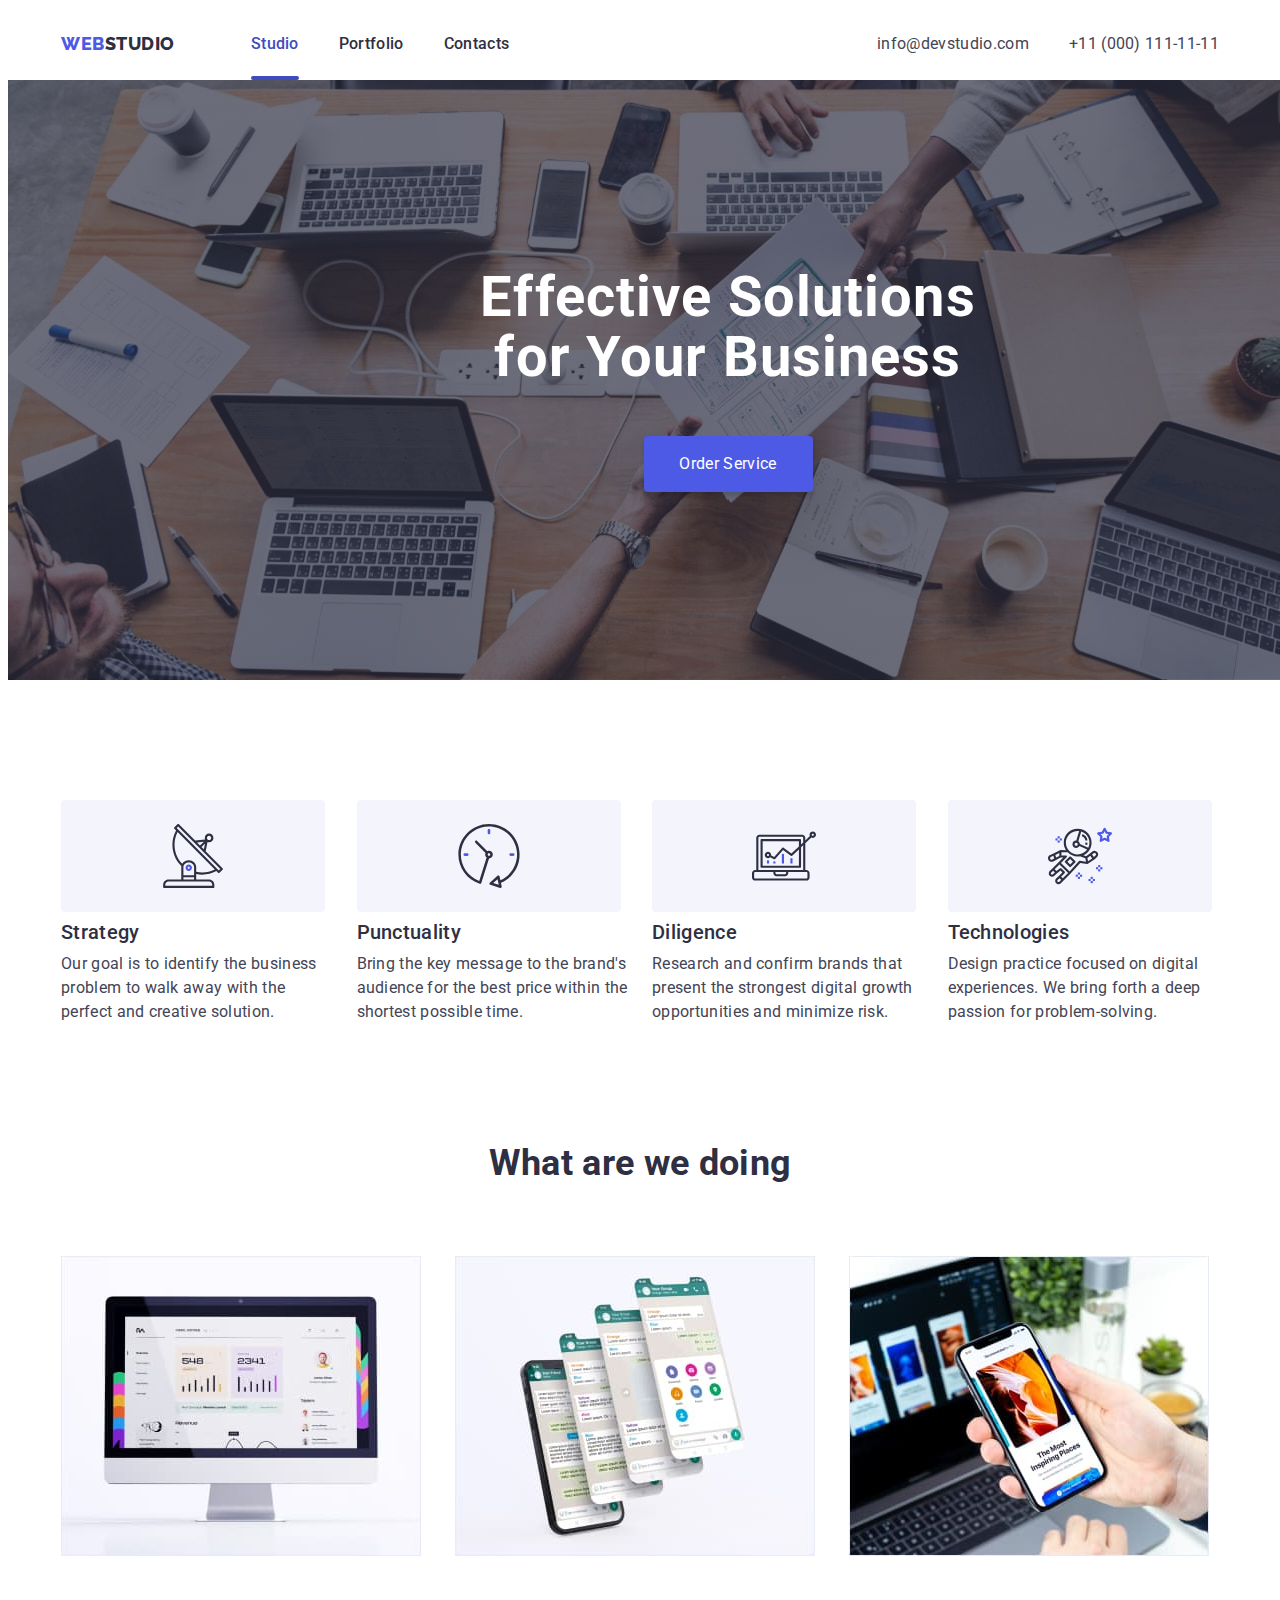
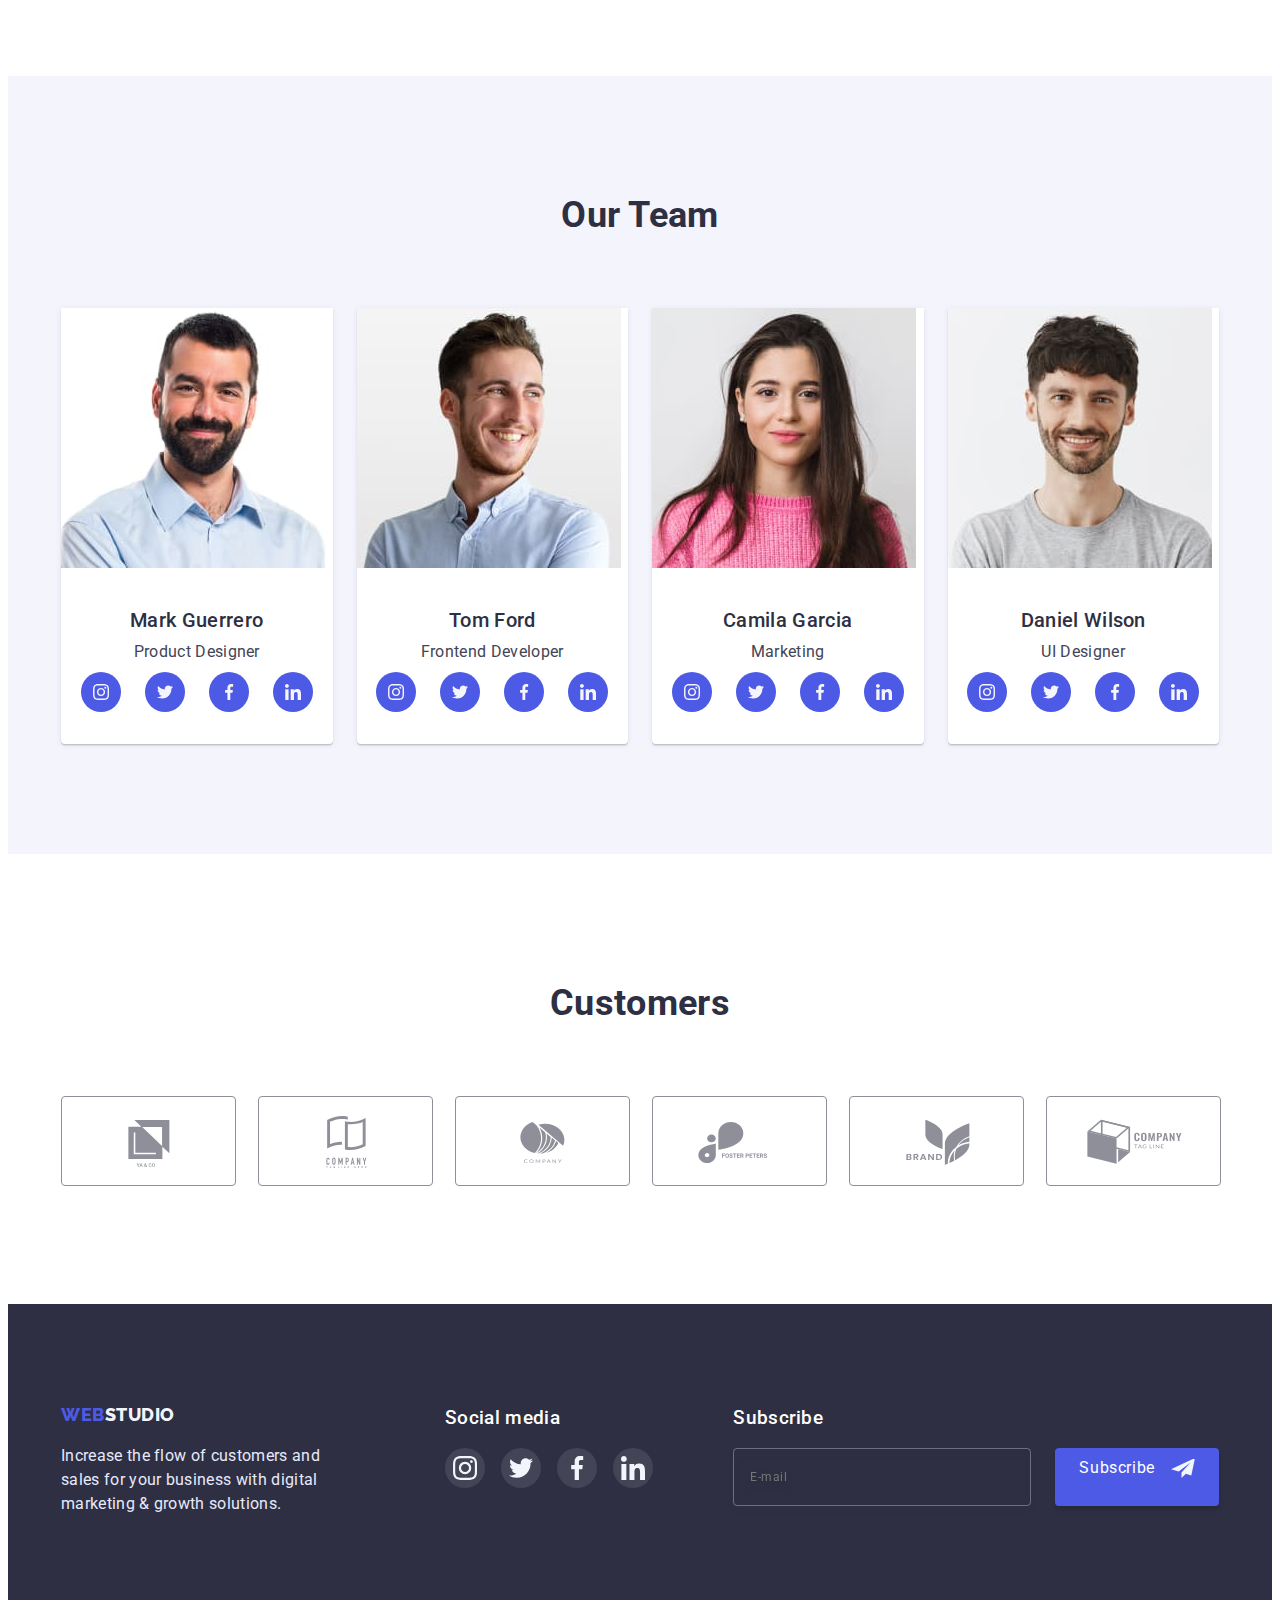
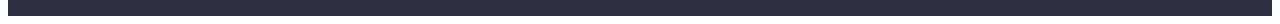
==== index.html @ 8c1fb211 "Initial commit" ====
<!DOCTYPE html>
<html lang="en">
  <head>
    <meta charset="UTF-8" />
    <meta http-equiv="X-UA-Compatible" content="IE=edge" />
    <meta name="viewport" content="width=device-width, initial-scale=1.0" />
    <title>Студія</title>
    <link rel="preconnect" href="https://fonts.googleapis.com" />
    <link rel="preconnect" href="https://fonts.gstatic.com" crossorigin />
    <link
      href="https://fonts.googleapis.com/css2?family=Raleway:wght@800&family=Roboto:wght@400;500;700;900&display=swap"
      rel="stylesheet"
    />
    <link
      rel="stylesheet"
      href="https://cdnjs.cloudflare.com/ajax/libs/modern-normalize/1.1.0/modern-normalize.min.css"
      integrity="sha512-wpPYUAdjBVSE4KJnH1VR1HeZfpl1ub8YT/NKx4PuQ5NmX2tKuGu6U/JRp5y+Y8XG2tV+wKQpNHVUX03MfMFn9Q=="
      crossorigin="anonymous"
      referrerpolicy="no-referrer"
    />
    <link rel="stylesheet" href="./css/styles.css" />
  </head>
  <body>
    <header>
      <div class="container">
        <div class="header-container">
          <nav class="header-nav">
            <a class="logo-header" href="./index.html"> <span>Web</span>Studio</a>
            <ul class="header-list">
              <li><a class="nav-item current" href="./index.html">Studio</a></li>
              <li><a class="nav-item" href="./portfolio.html">Portfolio</a></li>
              <li><a class="nav-item" href="">Contacts</a></li>
            </ul>
          </nav>
          <address>
            <ul class="header-list">
              <li><a class="contact" href="mailto:info@devstudio.com">info@devstudio.com</a></li>
              <li><a class="contact" href="tel:+110001111111">+11 (000) 111-11-11</a></li>
            </ul>
          </address>
        </div>
      </div>
    </header>
    <main>
      <!-- Hero section -->
      <section class="hero">
        <div class="container">
          <h1 class="page-title">Effective Solutions for Your Business</h1>
          <button class="order-btn" type="button" data-modal-open>
            <span class="order-btn-text">Order Service</span>
          </button>
        </div>
      </section>
      <!-- Section About -->
      <section class="section">
        <div class="container">
          <h2 hidden>About</h2>
          <ul class="about-list">
            <li class="about-list-itm">
              <div class="about-icon-container">
                <svg class="about-icon">
                  <use href="./images/icons.svg#icon-antenna"></use>
                </svg>
              </div>
              <h3 class="list-itm-title">Strategy</h3>
              <p>
                Our goal is to identify the business problem to walk away with the perfect and
                creative solution.
              </p>
            </li>
            <li class="about-list-itm">
              <div class="about-icon-container">
                <svg class="about-icon">
                  <use href="./images/icons.svg#icon-clock"></use>
                </svg>
              </div>
              <h3 class="list-itm-title">Punctuality</h3>
              <p>
                Bring the key message to the brand's audience for the best price within the shortest
                possible time.
              </p>
            </li>
            <li class="about-list-itm">
              <div class="about-icon-container">
                <svg class="about-icon">
                  <use href="./images/icons.svg#icon-diagram"></use>
                </svg>
              </div>
              <h3 class="list-itm-title">Diligence</h3>
              <p>
                Research and confirm brands that present the strongest digital growth opportunities
                and minimize risk.
              </p>
            </li>
            <li class="about-list-itm">
              <div class="about-icon-container">
                <svg class="about-icon">
                  <use href="./images/icons.svg#icon-astronaut"></use>
                </svg>
              </div>
              <h3 class="list-itm-title">Technologies</h3>
              <p>
                Design practice focused on digital experiences. We bring forth a deep passion for
                problem-solving.
              </p>
            </li>
          </ul>
        </div>
      </section>
      <!-- What can we do -->
      <section class="section">
        <div class="container">
          <h2 class="section-title">What are we doing</h2>
          <ul class="list-can-we-do">
            <li class="list-can-we-item">
              <img src="./images/desktop.jpg" width="360" height="300" alt="Desktop" />
            </li>
            <li class="list-can-we-item">
              <img src="./images/multi.jpg" width="360" height="300" alt="Multi" />
            </li>
            <li class="list-can-we-item">
              <img src="./images/mobile.jpg" width="360" height="300" alt="Mobile" />
            </li>
          </ul>
        </div>
      </section>
      <!-- Team Section -->
      <section class="section team-section">
        <div class="container">
          <h2 class="section-title">Our Team</h2>
          <ul class="our-team-list">
            <li class="team-list-item">
              <img src="./images/mark.jpg" width="264" height="260" alt="Mark" />
              <div class="team-item-name">
                <h3 class="list-itm-title">Mark Guerrero</h3>
                <p>Product Designer</p>
                <ul class="team-social-list">
                  <li class="team-social-item">
                    <a class="team-social-link" href="">
                      <svg class="social-icon">
                        <use href="./images/icons.svg#icon-instagram"></use>
                      </svg>
                    </a>
                  </li>
                  <li class="team-social-item">
                    <a class="team-social-link" href="">
                      <svg class="social-icon">
                        <use href="./images/icons.svg#icon-twitter"></use>
                      </svg>
                    </a>
                  </li>
                  <li class="team-social-item">
                    <a class="team-social-link" href=""
                      ><svg class="social-icon">
                        <use href="./images/icons.svg#icon-facebook"></use>
                      </svg>
                    </a>
                  </li>
                  <li class="team-social-item">
                    <a class="team-social-link" href=""
                      ><svg class="social-icon">
                        <use href="./images/icons.svg#icon-linkedin"></use>
                      </svg>
                    </a>
                  </li>
                </ul>
              </div>
            </li>
            <li class="team-list-item">
              <img src="./images/tom.jpg" width="264" height="260" alt="Tom" />
              <div class="team-item-name">
                <h3 class="list-itm-title">Tom Ford</h3>
                <p>Frontend Developer</p>
                <ul class="team-social-list">
                  <li class="team-social-item">
                    <a class="team-social-link" href="">
                      <svg class="social-icon">
                        <use href="./images/icons.svg#icon-instagram"></use>
                      </svg>
                    </a>
                  </li>
                  <li class="team-social-item">
                    <a class="team-social-link" href="">
                      <svg class="social-icon">
                        <use href="./images/icons.svg#icon-twitter"></use>
                      </svg>
                    </a>
                  </li>
                  <li class="team-social-item">
                    <a class="team-social-link" href=""
                      ><svg class="social-icon">
                        <use href="./images/icons.svg#icon-facebook"></use>
                      </svg>
                    </a>
                  </li>
                  <li class="team-social-item">
                    <a class="team-social-link" href=""
                      ><svg class="social-icon">
                        <use href="./images/icons.svg#icon-linkedin"></use>
                      </svg>
                    </a>
                  </li>
                </ul>
              </div>
            </li>
            <li class="team-list-item">
              <img src="./images/camila.jpg" width="264" height="260" alt="Camila" />
              <div class="team-item-name">
                <h3 class="list-itm-title">Camila Garcia</h3>
                <p>Marketing</p>
                <ul class="team-social-list">
                  <li class="team-social-item">
                    <a class="team-social-link" href="">
                      <svg class="social-icon">
                        <use href="./images/icons.svg#icon-instagram"></use>
                      </svg>
                    </a>
                  </li>
                  <li class="team-social-item">
                    <a class="team-social-link" href="">
                      <svg class="social-icon">
                        <use href="./images/icons.svg#icon-twitter"></use>
                      </svg>
                    </a>
                  </li>
                  <li class="team-social-item">
                    <a class="team-social-link" href=""
                      ><svg class="social-icon">
                        <use href="./images/icons.svg#icon-facebook"></use>
                      </svg>
                    </a>
                  </li>
                  <li class="team-social-item">
                    <a class="team-social-link" href=""
                      ><svg class="social-icon">
                        <use href="./images/icons.svg#icon-linkedin"></use>
                      </svg>
                    </a>
                  </li>
                </ul>
              </div>
            </li>
            <li class="team-list-item">
              <img src="./images/daniel.jpg" width="264" height="260" alt="Daniel" />
              <div class="team-item-name">
                <h3 class="list-itm-title">Daniel Wilson</h3>
                <p>UI Designer</p>
                <ul class="team-social-list">
                  <li class="team-social-item">
                    <a class="team-social-link" href="">
                      <svg class="social-icon">
                        <use href="./images/icons.svg#icon-instagram"></use>
                      </svg>
                    </a>
                  </li>
                  <li class="team-social-item">
                    <a class="team-social-link" href="">
                      <svg class="social-icon">
                        <use href="./images/icons.svg#icon-twitter"></use>
                      </svg>
                    </a>
                  </li>
                  <li class="team-social-item">
                    <a class="team-social-link" href=""
                      ><svg class="social-icon">
                        <use href="./images/icons.svg#icon-facebook"></use>
                      </svg>
                    </a>
                  </li>
                  <li class="team-social-item">
                    <a class="team-social-link" href=""
                      ><svg class="social-icon">
                        <use href="./images/icons.svg#icon-linkedin"></use>
                      </svg>
                    </a>
                  </li>
                </ul>
              </div>
            </li>
          </ul>
        </div>
      </section>
      <!-- Customer section -->
      <section class="section customer-section">
        <div class="container">
          <h2 class="section-title">Customers</h2>
          <ul class="customer-list">
            <li class="customer-item">
              <a class="customer-icon-container" href="">
                <svg class="customer-icon">
                  <use href="./images/icons.svg#icon-customer-one"></use>
                </svg>
              </a>
            </li>
            <li class="customer-item">
              <a class="customer-icon-container" href="">
                <svg class="customer-icon">
                  <use href="./images/icons.svg#icon-customer-two"></use>
                </svg>
              </a>
            </li>
            <li class="customer-item">
              <a class="customer-icon-container" href="">
                <svg class="customer-icon">
                  <use href="./images/icons.svg#icon-customer-three"></use>
                </svg>
              </a>
            </li>
            <li class="customer-item">
              <a class="customer-icon-container" href="">
                <svg class="customer-icon">
                  <use href="./images/icons.svg#icon-customer-four"></use>
                </svg>
              </a>
            </li>
            <li class="customer-item">
              <a class="customer-icon-container" href="">
                <svg class="customer-icon">
                  <use href="./images/icons.svg#icon-customer-five"></use>
                </svg>
              </a>
            </li>
            <li class="customer-item">
              <a class="customer-icon-container" href="">
                <svg class="customer-icon">
                  <use href="./images/icons.svg#icon-customer-six"></use>
                </svg>
              </a>
            </li>
          </ul>
        </div>
      </section>
    </main>
    <!-- Footer -->
    <footer class="footer">
      <div class="footer-flex container">
        <div>
          <a class="logo-footer" href="./index.html"> <span>Web</span>Studio</a>
          <p class="footer-text">
            Increase the flow of customers and sales for your business with digital marketing &
            growth solutions.
          </p>
        </div>
        <div class="footer-social">
          <h3 class="footer-social-title">Social media</h3>
          <ul class="footer-social-list">
            <li class="footer-social-item">
              <a class="footer-social-link" href="">
                <svg class="footer-social-icon">
                  <use href="./images/icons.svg#icon-instagram"></use>
                </svg>
              </a>
            </li>
            <li class="footer-social-item">
              <a class="footer-social-link" href="">
                <svg class="footer-social-icon">
                  <use href="./images/icons.svg#icon-twitter"></use>
                </svg>
              </a>
            </li>
            <li class="footer-social-item">
              <a class="footer-social-link" href=""
                ><svg class="footer-social-icon">
                  <use href="./images/icons.svg#icon-facebook"></use>
                </svg>
              </a>
            </li>
            <li class="footer-social-item">
              <a class="footer-social-link" href=""
                ><svg class="footer-social-icon">
                  <use href="./images/icons.svg#icon-linkedin"></use>
                </svg>
              </a>
            </li>
          </ul>
        </div>
        <div class="footer-subscribe">
          <h3 class="footer-social-title">Subscribe</h3>
          <form class="subscribe-form">
            <input type="email" name="e-mail-footer" class="footer-input" placeholder="E-mail" />
            <button class="subscribe-btn" type="submit">
              Subscribe
              <svg class="footer-social-icon">
                <use href="./images/icons.svg#icon-send-icon"></use>
              </svg>
            </button>
          </form>
        </div>
      </div>
    </footer>
    <!-- Modal -->
    <div class="backdrop is-hidden" data-modal>
      <div class="modal-window">
        <button class="close-btn" type="button" data-modal-close>
          <svg class="icon-close-btn">
            <use href="./images/icons.svg#icon-close-btn"></use>
          </svg>
        </button>
        <p class="modal-title">Leave your contacts and we will call you back</p>
        <!-- Form section -->
        <form class="form-container">
          <div class="form-item">
            <label class="label-item" for="user-name">Name</label>
            <input class="input-item" type="text" name="user-name" id="user-name" />
            <svg class="form-icon">
              <use href="./images/icons.svg#icon-person-black"></use>
            </svg>
          </div>
          <div class="form-item">
            <label class="label-item" for="user-phone">Phone</label>
            <input class="input-item" type="tel" name="user-phone" id="user-phone" />
            <svg class="form-icon">
              <use href="./images/icons.svg#icon-phone-black"></use>
            </svg>
          </div>
          <div class="form-item">
            <label class="label-item" for="user-mail">Email</label>
            <input class="input-item" type="email" name="user-mail" id="user-mail" />
            <svg class="form-icon">
              <use href="./images/icons.svg#icon-email-black"></use>
            </svg>
          </div>
          <div class="form-item">
            <label for="comment">Comment</label>
            <textarea
              class="input-comment"
              name="comment"
              id="comment"
              placeholder="Text input"
            ></textarea>
          </div>
          <div class="accept-policy-container">
            <input
              class="checkbox-input"
              type="checkbox"
              name="accept-policy"
              id="accept-policy"
              value="checked"
            />
            <svg class="checked-icon">
              <use href="./images/icons.svg#icon-checked-box"></use>
            </svg>
            <span class="checkbox-icon"> </span>
            <label class="checkbox-label" for="accept-policy"
              >I accept the terms and conditions of the
              <a class="link-policy" href="">Privacy Policy</a>
            </label>
          </div>
          <button class="order-btn" type="submit"><span class="order-btn-text">Send</span></button>
        </form>
      </div>
    </div>
    <script src="./js/modal.js"></script>
  </body>
</html>
---- css/styles.css ----
:root {
  --color-primary: #434455;
  --color-secondary: #2e2f42;
  --color-logo-web: #4d5ae5;
  --color-button: #4d5ae5;
  --color-button-sec: #ffffff;
  --bcg-button: #e7e9fc;
  --color-accent: #404bbf;
  --bckground-primery: #ffffff;
  --bckground-second: #f4f4fd;
  --shadow-first: rgba(46, 47, 66, 0.08);
  --shadow-second: rgba(46, 47, 66, 0.16);
  --bckg-modal: rgba(46, 47, 66, 0.4);
  --color-customer-prime: #8e8f99;
}
/* Body */
body {
  color: var(--color-primary);
  background-color: var(--bckground-primery);
  font-family: 'Roboto', sans-serif;
  font-size: 16px;
  line-height: 1.5;
  letter-spacing: 0.02em;
  min-height: 100vh;
}
ul {
  margin: 0;
  padding: 0;
  list-style-type: none;
}
p,
h1,
h2,
h3,
h4,
h5,
h6 {
  margin-top: 0;
  margin-bottom: 0;
}
img {
  display: block;
  max-width: 100%;
  height: auto;
}
button {
  cursor: pointer;
}
.container {
  width: 100%;
  max-width: 1158px;
  margin: 0 auto;
  padding: 0 15px;
}
.header-container {
  display: flex;
  align-items: center;
}
.header-nav {
  display: flex;
  align-items: center;
  flex-grow: 1;
}
.header-list {
  display: flex;
  gap: 40px;
}
.logo-header {
  color: var(--color-secondary);
  font-family: 'Raleway';
  font-weight: 800;
  font-size: 18px;
  line-height: 1.33;
  letter-spacing: 0.03em;
  margin-right: 76px;
  text-decoration: none;
  text-transform: uppercase;
}
.logo-header > span {
  color: var(--color-logo-web);
}
.nav-item {
  position: relative;
  display: block;
  padding: 24px 0;
  color: var(--color-secondary);
  font-weight: 500;
  text-decoration: none;
  transition: color 250ms cubic-bezier(0.4, 0, 0.2, 1);
}
.current {
  color: var(--color-accent);
}
.nav-item.current::after {
  position: absolute;
  left: 0;
  bottom: 0;
  width: 100%;
  height: 4px;
  background-color: currentColor;
  border-radius: 2px;
  content: '';
}
.contact {
  color: var(--color-primary);
  font-style: normal;
  text-decoration: none;
  transition: color 250ms cubic-bezier(0.4, 0, 0.2, 1);
}
.nav-item:hover,
.nav-item:focus,
.contact:hover,
.contact:focus {
  color: var(--color-accent);
}
/* Hero */
.hero {
  display: block;
  text-align: center;
  margin: auto;
  padding: 188px 0;
  width: 1440px;
  background-image: linear-gradient(rgba(46, 47, 66, 0.7), rgba(46, 47, 66, 0.7)),
    url('../images/people-office.jpg');
  background-repeat: no-repeat;
  background-size: 1440px, auto;
  background-position: center;
}

.page-title {
  max-width: 496px;
  margin: 0 auto 48px;
  font-weight: 700;
  font-size: 56px;
  line-height: 1.07;
  letter-spacing: 0.02em;
  color: var(--bckground-primery);
}
.order-btn {
  display: block;
  color: var(--color-button-sec);
  background-color: var(--color-button);
  box-shadow: 0px 4px 4px rgba(0, 0, 0, 0.15);
  border-radius: 4px;
  font-family: inherit;
  font-size: 16px;
  line-height: 1.5;
  letter-spacing: 0.02em;
  margin-left: auto;
  margin-right: auto;
  padding: 16px 32px;
  border: none;
  transition: background-color 250ms cubic-bezier(0.4, 0, 0.2, 1);
}
.order-btn-text {
  display: inline-block;
  width: 105px;
  background-color: inherit;
}
.order-btn:hover,
.order-btn:focus {
  background-color: var(--color-accent);
}
/* Sections */
.section {
  padding-top: 120px;
}
.section-title {
  margin-bottom: 72px;
  font-weight: 700;
  font-size: 36px;
  line-height: 1.11;
  color: var(--color-secondary);
  text-align: center;
}
/* about section */
.about-list {
  display: flex;
  gap: 24px;
}
.about-list-itm {
  flex-basis: calc((100% - 3 * 24px) / 4);
}
.about-icon-container {
  display: flex;
  justify-content: center;
  align-items: center;
  width: 264px;
  height: 112px;
  border-radius: 4px;
  background-color: var(--bckground-second);
}
.about-icon {
  width: 64px;
  height: 64px;
}
.list-itm-title {
  margin-bottom: 8px;
  padding-top: 8px;
  font-weight: 500;
  font-size: 20px;
  line-height: 1.2;
  color: var(--color-secondary);
}

.list-can-we-do {
  display: flex;
  gap: 24px;
  padding-bottom: 120px;
  /* border: 1px solid var(--bcg-button); */
}
.list-can-we-item {
  flex-basis: calc((100% - 2 * 24px) / 3);
}
/* Team Section */
.team-section {
  padding-bottom: 110px;
  background-color: var(--bckground-second);
  text-align: center;
}
.our-team-list {
  display: flex;
  gap: 24px;
}
.team-list-item {
  background-color: var(--bckground-primery);
  flex-basis: calc((100% - 3 * 24px) / 4);
  box-shadow: 0px 1px 6px var(--shadow-first), 0px 1px 1px var(--shadow-second),
    0px 2px 1px var(--shadow-first);
  border-radius: 0px 0px 4px 4px;
}
.team-item-name {
  padding: 32px 16px;
}
.team-social-list {
  display: flex;
  justify-content: center;
  gap: 24px;
  margin-top: 8px;
}
.team-social-item {
  width: 40px;
  height: 40px;
  border-radius: 50%;
}
.team-social-link {
  display: flex;
  width: 100%;
  height: 100%;
  justify-content: center;
  align-items: center;
  background-color: var(--color-button);
  border-radius: 50%;
  transition: background-color 250ms cubic-bezier(0.4, 0, 0.2, 1);
}
.social-icon {
  width: 16px;
  height: 16px;
  fill: var(--bckground-second);
}
.team-social-link:hover,
.team-social-link:focus {
  background-color: var(--color-accent);
}
/* Customer */
.customer-section {
  padding-top: 130px;
  padding-bottom: 120px;
}
.customer-list {
  display: flex;
  gap: 24px;
}
.customer-item {
  display: block;
  flex-basis: calc((100% - 5 * 24px) / 6);
  height: 88px;
  color: var(--color-customer-prime);
}

.customer-icon-container {
  display: flex;
  height: 100%;
  width: 100%;
  justify-content: center;
  align-items: center;
  color: currentColor;
  border: 1px solid;
  border-radius: 4px;
  text-decoration: none;
  transition: color 250ms cubic-bezier(0.4, 0, 0.2, 1);
}
.customer-icon {
  width: 104px;
  height: 56px;
  fill: currentColor;
}

.customer-icon-container:hover,
.customer-icon-container:focus {
  color: var(--color-accent);
}

/* Footer */
.footer {
  /* max-width: 1440px; */
  margin: auto;
  padding-top: 100px;
  padding-bottom: 100px;
  background-color: var(--color-secondary);
}
.footer-flex {
  display: flex;
}
.logo-footer {
  color: var(--bckground-second);
  font-family: 'Raleway';
  font-weight: 800;
  font-size: 18px;
  line-height: 1.16;
  letter-spacing: 0.03em;
  text-decoration: none;
  text-transform: uppercase;
}
.logo-footer > span {
  color: var(--color-logo-web);
}

.footer-text {
  color: var(--bcg-button);
  margin-top: 16px;
  width: 264px;
}
.footer-social {
  margin-left: 120px;
}
.footer-social-title {
  font-weight: 500;
  color: var(--bckground-primery);
  margin-bottom: 16px;
}

.footer-social-list {
  display: flex;
  justify-content: center;
  gap: 16px;
}
.footer-social-item {
  width: 40px;
  height: 40px;
  border-radius: 50%;
  background-color: rgba(255, 255, 255, 0.1);
}
.footer-social-link {
  display: flex;
  width: 100%;
  height: 100%;
  justify-content: center;
  align-items: center;
  border-radius: 50%;
  transition: background-color 250ms cubic-bezier(0.4, 0, 0.2, 1);
}
.footer-social-icon {
  width: 24px;
  height: 24px;
  fill: var(--bckground-second);
}
.footer-social-link:hover,
.footer-social-link:focus {
  background-color: #31d0aa;
}
/* Footer subscription */
.footer-subscribe {
  margin-left: auto;
}
.subscribe-form {
  display: flex;
  gap: 24px;
}

.footer-input {
  width: 264px;
  height: 40px;
  padding: 8px 16px;
  color: var(--bckground-primery);
  background-color: inherit;
  border: 1px solid rgba(255, 255, 255, 0.3);
  filter: drop-shadow(0px 4px 4px rgba(0, 0, 0, 0.15));
  border-radius: 4px;
  font-family: 'Roboto';
  font-style: normal;
  font-weight: 400;
  font-size: 12px;
  line-height: 2;
  letter-spacing: 0.04em;
}
.subscribe-btn {
  display: flex;
  gap: 16px;
  color: var(--color-button-sec);
  background-color: var(--color-button);
  box-shadow: 0px 4px 4px rgba(0, 0, 0, 0.15);
  border-radius: 4px;
  font-family: inherit;
  font-size: 16px;
  line-height: 1.5;
  letter-spacing: 0.04em;
  padding: 8px 24px;
  border: none;
  transition: background-color 250ms cubic-bezier(0.4, 0, 0.2, 1);
}
.subscribe-btn:hover,
.subscribe-btn:focus {
  background-color: var(--color-accent);
}
.subscribe-btn-container {
  display: flex;
}
/* /Footer */
/* Protfolio page */
.portfolio-header {
  border-bottom: 1px solid var(--bcg-button);
}
/* Filter Buttons */
.portfolio-section {
  padding-top: 96px;
  padding-bottom: 120px;
}
.filter-list {
  display: flex;
  align-items: center;
  justify-content: center;
  margin-bottom: 72px;
  gap: 24px;
}
.filter-btn {
  padding: 12px 24px;
  background-color: var(--bckground-second);
  color: var(--color-button);
  font-weight: 500;
  font-size: 16px;
  line-height: 1.5;
  letter-spacing: 0.04em;
  border: 1px solid var(--bcg-button);
  border-radius: 4px;
  box-shadow: none;
  font-family: inherit;
  transition: background-color 250ms cubic-bezier(0.4, 0, 0.2, 1),
    color 250ms cubic-bezier(0.4, 0, 0.2, 1), box-shadow 250ms cubic-bezier(0.4, 0, 0.2, 1);
}
.filter-btn:hover,
.filter-btn:focus {
  background-color: var(--color-accent);
  color: var(--bckground-primery);
  box-shadow: 0px 3px 1px rgba(0, 0, 0, 0.1), 0px 2px 1px rgba(0, 0, 0, 0.08),
    0px 2px 2px rgba(0, 0, 0, 0.12);
}

/* /Filter botton */
/* Projects list */
.project-list {
  display: flex;
  flex-wrap: wrap;
  gap: 24px;
}
.project-item {
  flex-basis: calc((100% - 2 * 24px) / 3);
  box-shadow: none;
  transition: box-shadow 250ms cubic-bezier(0.4, 0, 0.2, 1);
}
.project-item:hover {
  box-shadow: 0px 1px 6px rgba(46, 47, 66, 0.08), 0px 1px 1px rgba(46, 47, 66, 0.16),
    0px 2px 1px rgba(46, 47, 66, 0.08);
}
.projects-link {
  text-decoration: none;
}
.project-image {
  position: relative;
  overflow: hidden;
}
.project-overlay {
  position: absolute;
  left: 0;
  top: 0;
  width: 100%;
  height: 100%;
  padding: 40px 32px;
  color: var(--bckground-second);
  background-color: var(--color-button);
  transform: translateY(100%);
  transition: transform 250ms cubic-bezier(0.4, 0, 0.2, 1);
}
.projects-link:hover .project-overlay {
  transform: translateY(0);
  overflow: auto;
}
.project-list-name {
  padding: 32px 16px;
  border-left: 1px solid var(--bcg-button);
  border-bottom: 1px solid var(--bcg-button);
  border-right: 1px solid var(--bcg-button);
}
/* /Project list */
/* Modal */
.backdrop {
  position: fixed;
  top: 0;
  left: 0;
  display: flex;
  align-items: center;
  justify-content: center;
  width: 100%;
  height: 100%;
  padding: 20px 0;
  background-color: var(--bckg-modal);
  transition: opacity 250ms cubic-bezier(0.4, 0, 0.2, 1),
    visibility 250ms cubic-bezier(0.4, 0, 0.2, 1);
}
.backdrop.is-hidden {
  opacity: 0;
  visibility: hidden;
  pointer-events: none;
}
.modal-window {
  position: relative;
  overflow: auto;
  max-width: 408px;
  max-height: 584px;
  width: 100%;
  height: 100%;
  padding: 72px 24px 24px;
  font-size: 12px;
  line-height: 1.2;
  letter-spacing: 0.04em;
  color: #8e8f99;
  border-radius: 4px;
  background-color: var(--bckground-primery);
  transition: transform 250ms cubic-bezier(0.4, 0, 0.2, 1);
}
.backdrop.is-hidden .modal-window {
  transform: scale(0);
}
.close-btn {
  position: absolute;
  display: flex;
  align-items: center;
  justify-content: center;
  top: 24px;
  right: 24px;
  width: 24px;
  height: 24px;
  background-color: #e7e9fc;
  color: #000;
  border-radius: 50%;
  border: 1px solid rgba(0, 0, 0, 0.1);
  transition: background-color 250ms cubic-bezier(0.4, 0, 0.2, 1),
    color 250ms cubic-bezier(0.4, 0, 0.2, 1);
}
.icon-close-btn {
  display: block;
  width: 8px;
  height: 8px;
  fill: currentColor;
}
.close-btn:hover {
  background-color: var(--color-accent);
  color: var(--color-button-sec);
}
/* .form-container {
  margin-bottom: 16px;
} */
.modal-title {
  margin-bottom: 16px;
  text-align: center;
  font-size: 16px;
  line-height: 1.5;
  letter-spacing: 0.02em;
  color: #2e2f42;
  font-weight: 500;
}
.form-item {
  position: relative;
}

.label-item {
  display: block;
  margin-bottom: 4px;
}
.input-item {
  width: 100%;
  height: 40px;
  border: 1px solid rgba(33, 33, 33, 0.2);
  border-radius: 4px;
  margin-bottom: 8px;
  padding-left: 36px;
  transition: border-color 250ms cubic-bezier(0.4, 0, 0.2, 1);
}
.input-item:focus {
  outline: none;
  border-color: var(--color-button);
}
.input-item:focus + .form-icon {
  fill: var(--color-button);
}
/* Form section */
.form-icon {
  position: absolute;
  top: 26px;
  left: 16px;
  width: 18px;
  height: 24px;
}
.input-comment {
  width: 100%;
  height: 120px;
  border: 1px solid rgba(33, 33, 33, 0.2);
  border-radius: 4px;
  margin-bottom: 8px;
  padding: 8px 16px;
  resize: none;
  overflow: auto;
  transition: border-color 250ms cubic-bezier(0.4, 0, 0.2, 1);
}
.input-comment:focus {
  outline: none;
  border-color: var(--color-button);
}
.input-comment::placeholder {
  font-size: 12px;
  line-height: 1.17;
  letter-spacing: 0.04em;
  color: rgba(117, 117, 117, 0.5);
}
.accept-policy-container {
  position: relative;
  display: flex;
  align-items: center;
  margin-top: 8px;
  margin-bottom: 24px;
}
.checkbox-input {
  appearance: none;
}
.checkbox-icon {
  position: absolute;
  display: inline-block;
  width: 16px;
  height: 16px;
  border-color: #000;
  border: 2px solid;
  border-radius: 4px;
  transition: border-color 250ms cubic-bezier(0.4, 0, 0.2, 1);
}
.checked-icon {
  position: absolute;
  display: none;
  width: 16px;
  height: 16px;
  border: 2px solid var(--color-accent);
  border-radius: 4px;
  transition: display 250ms cubic-bezier(0.4, 0, 0.2, 1);
}
.checkbox-input:checked + .checked-icon {
  display: inline-block;
}
.checkbox-input:checked ~ .checkbox-icon {
  border-color: var(--color-accent);
}

.checkbox-label {
  position: relative;
  padding-left: 20px;
}
.link-policy {
  color: var(--color-button);
}
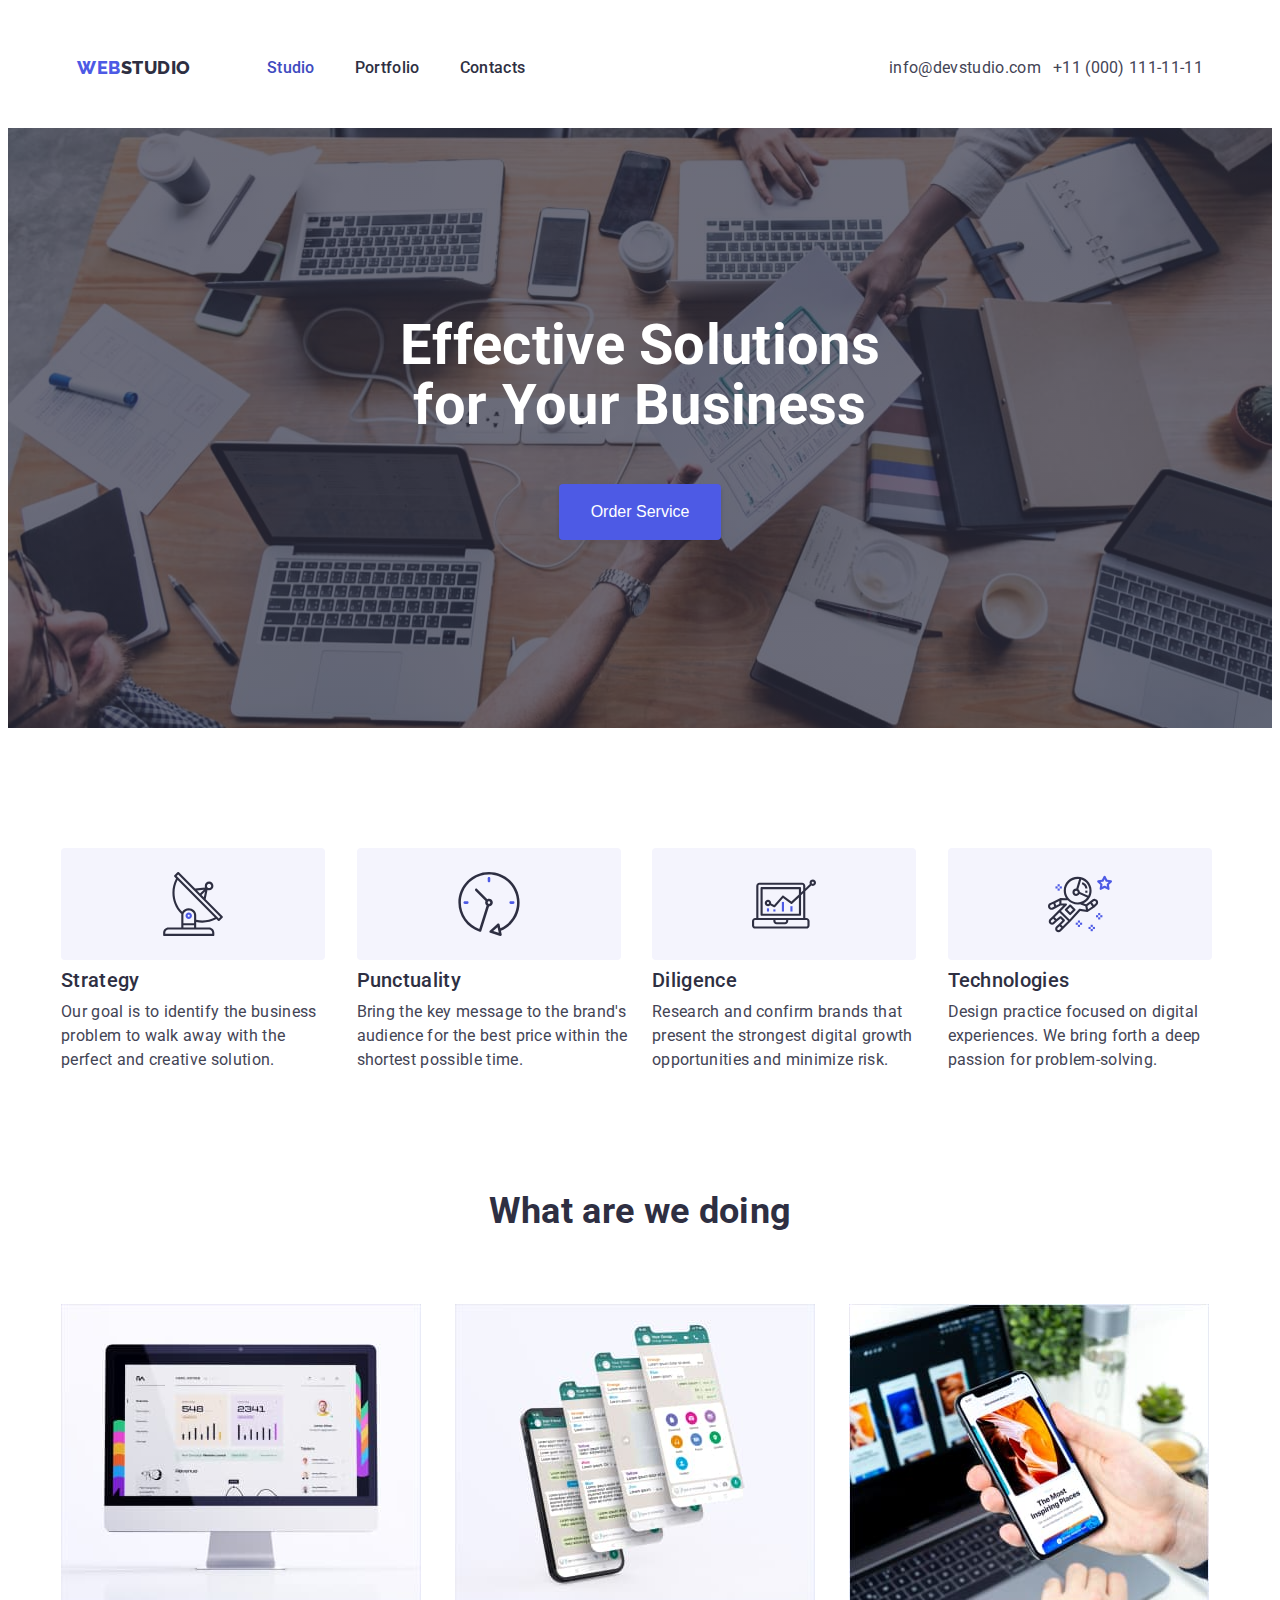
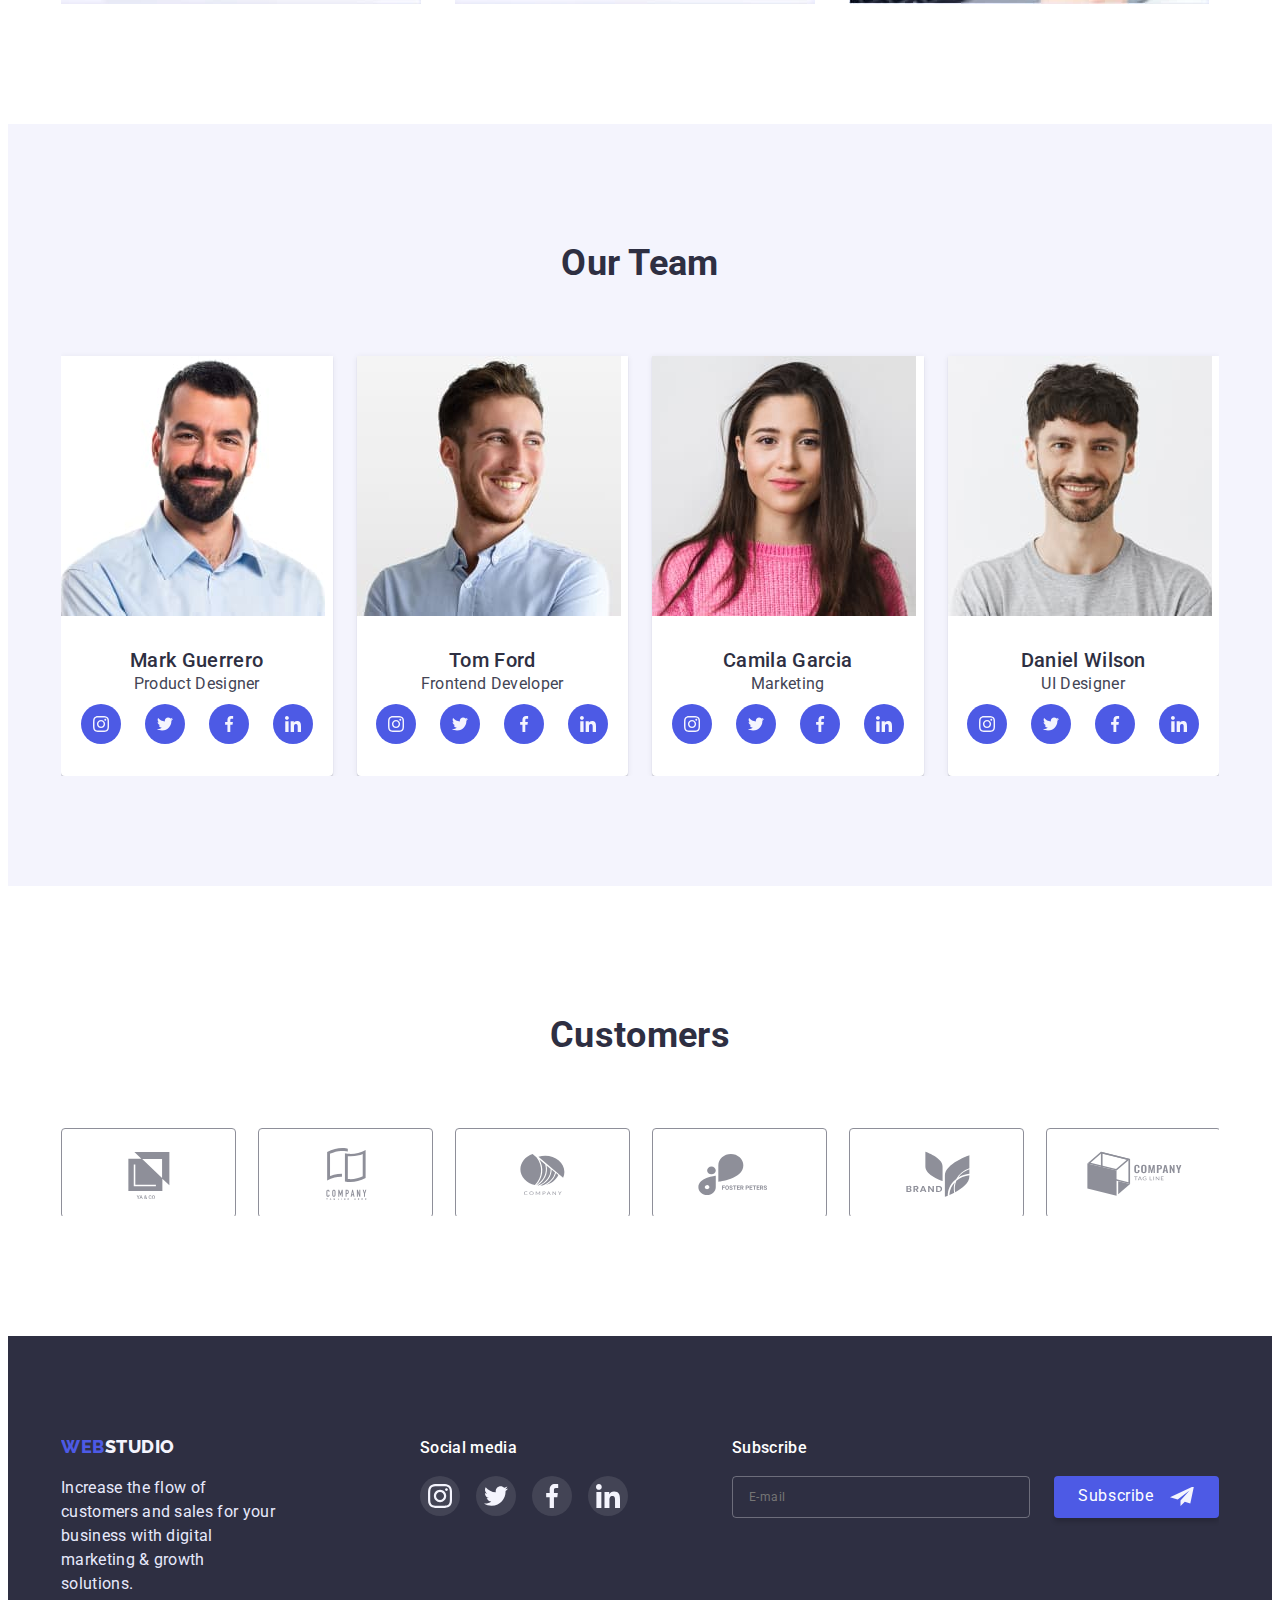
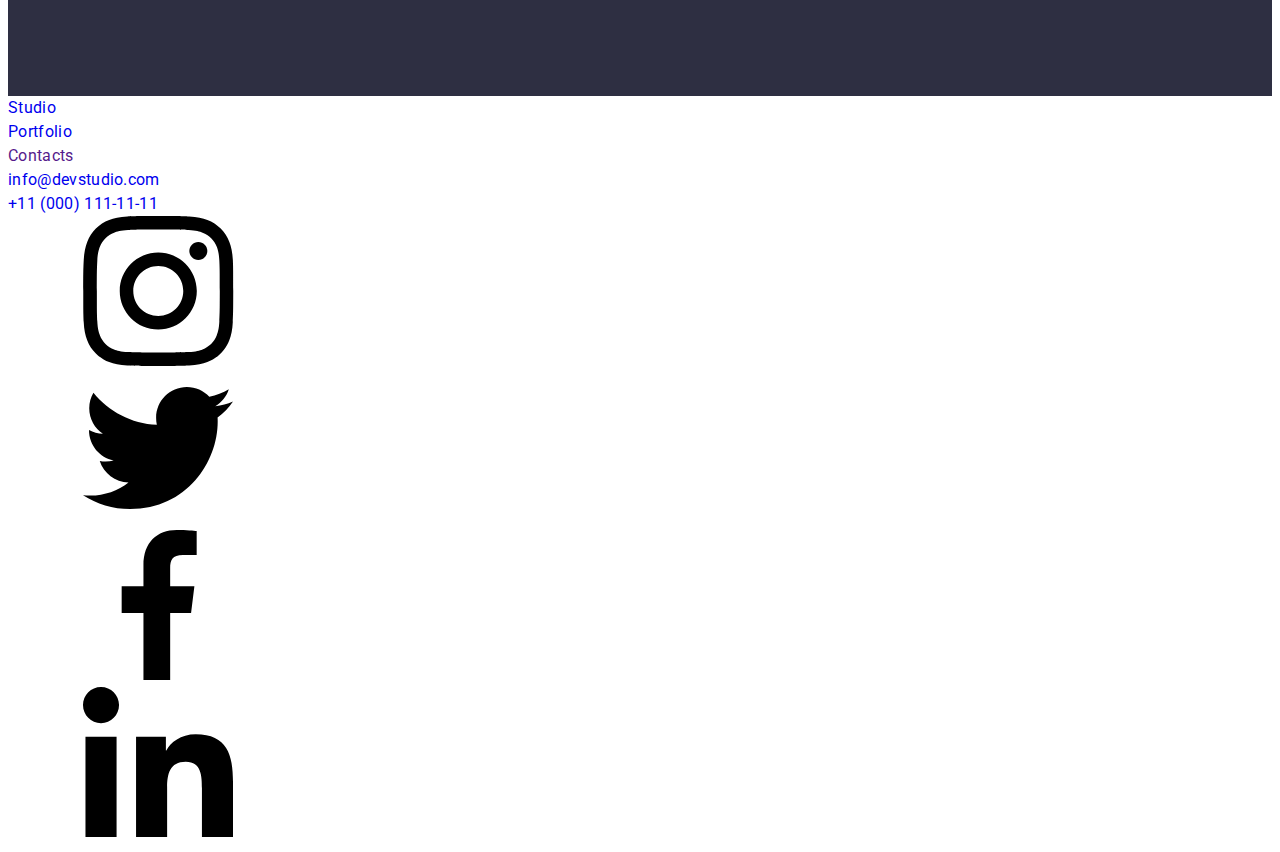
==== commit 326376f7: "hw7 v1" ====
--- a/index.html
+++ b/index.html
@@ -25,15 +25,26 @@
       <div class="container">
         <div class="header-container">
           <nav class="header-nav">
-            <a class="logo-header" href="./index.html"> <span>Web</span>Studio</a>
+            <a class="logo-header" href="./index.html"> <span>Web</span>Studio</a
+            ><!-- links -->
+            <button
+              type="button"
+              class="menu-toggle js-open-menu"
+              aria-expanded="false"
+              aria-controls="mobile-menu"
+            >
+              <svg class="mobile-icon" aria-label="mobile menu switcher">
+                <use href="./images/icons.svg#icon-menu" class="icon-menu"></use>
+              </svg>
+            </button>
             <ul class="header-list">
               <li><a class="nav-item current" href="./index.html">Studio</a></li>
               <li><a class="nav-item" href="./portfolio.html">Portfolio</a></li>
               <li><a class="nav-item" href="">Contacts</a></li>
             </ul>
           </nav>
-          <address>
-            <ul class="header-list">
+          <address class="address-nav">
+            <ul class="header-list auth-nav">
               <li><a class="contact" href="mailto:info@devstudio.com">info@devstudio.com</a></li>
               <li><a class="contact" href="tel:+110001111111">+11 (000) 111-11-11</a></li>
             </ul>
@@ -52,7 +63,7 @@
         </div>
       </section>
       <!-- Section About -->
-      <section class="section">
+      <section class="section about-section">
         <div class="container">
           <h2 hidden>About</h2>
           <ul class="about-list">
@@ -62,7 +73,7 @@
                   <use href="./images/icons.svg#icon-antenna"></use>
                 </svg>
               </div>
-              <h3 class="list-itm-title">Strategy</h3>
+              <h3 class="about-list-title">Strategy</h3>
               <p>
                 Our goal is to identify the business problem to walk away with the perfect and
                 creative solution.
@@ -74,7 +85,7 @@
                   <use href="./images/icons.svg#icon-clock"></use>
                 </svg>
               </div>
-              <h3 class="list-itm-title">Punctuality</h3>
+              <h3 class="about-list-title">Punctuality</h3>
               <p>
                 Bring the key message to the brand's audience for the best price within the shortest
                 possible time.
@@ -86,7 +97,7 @@
                   <use href="./images/icons.svg#icon-diagram"></use>
                 </svg>
               </div>
-              <h3 class="list-itm-title">Diligence</h3>
+              <h3 class="about-list-title">Diligence</h3>
               <p>
                 Research and confirm brands that present the strongest digital growth opportunities
                 and minimize risk.
@@ -98,7 +109,7 @@
                   <use href="./images/icons.svg#icon-astronaut"></use>
                 </svg>
               </div>
-              <h3 class="list-itm-title">Technologies</h3>
+              <h3 class="about-list-title">Technologies</h3>
               <p>
                 Design practice focused on digital experiences. We bring forth a deep passion for
                 problem-solving.
@@ -108,18 +119,36 @@
         </div>
       </section>
       <!-- What can we do -->
-      <section class="section">
+      <section class="section services">
         <div class="container">
-          <h2 class="section-title">What are we doing</h2>
+          <h2 class="section-title services-title">What are we doing</h2>
           <ul class="list-can-we-do">
             <li class="list-can-we-item">
-              <img src="./images/desktop.jpg" width="360" height="300" alt="Desktop" />
+              <img
+                srcset="./images/desktop.jpg 1x, ./images/desktop@2x.jpg 2x"
+                src="./images/desktop.jpg"
+                width="360"
+                height="300"
+                alt="Desktop"
+              />
             </li>
             <li class="list-can-we-item">
-              <img src="./images/multi.jpg" width="360" height="300" alt="Multi" />
+              <img
+                srcset="./images/multi.jpg 1x, ./images/multi@2x.jpg 2x"
+                src="./images/multi.jpg"
+                width="360"
+                height="300"
+                alt="Multi"
+              />
             </li>
             <li class="list-can-we-item">
-              <img src="./images/mobile.jpg" width="360" height="300" alt="Mobile" />
+              <img
+                srcset="./images/mobile.jpg 1x, ./images/mobile@2x.jpg"
+                src="./images/mobile.jpg"
+                width="360"
+                height="300"
+                alt="Mobile"
+              />
             </li>
           </ul>
         </div>
@@ -130,7 +159,13 @@
           <h2 class="section-title">Our Team</h2>
           <ul class="our-team-list">
             <li class="team-list-item">
-              <img src="./images/mark.jpg" width="264" height="260" alt="Mark" />
+              <img
+                srcset="./images/mark.jpg 1x, ./images/mark@2x.jpg 2x"
+                src="./images/mark.jpg"
+                width="264"
+                height="260"
+                alt="Mark"
+              />
               <div class="team-item-name">
                 <h3 class="list-itm-title">Mark Guerrero</h3>
                 <p>Product Designer</p>
@@ -167,7 +202,11 @@
               </div>
             </li>
             <li class="team-list-item">
-              <img src="./images/tom.jpg" width="264" height="260" alt="Tom" />
+              <img
+                srcset="./images/tom.jpg 1x, ./images/tom@2x.jpg 2x"
+                src="./images/tom.jpg"
+                alt="Tom"
+              />
               <div class="team-item-name">
                 <h3 class="list-itm-title">Tom Ford</h3>
                 <p>Frontend Developer</p>
@@ -204,7 +243,13 @@
               </div>
             </li>
             <li class="team-list-item">
-              <img src="./images/camila.jpg" width="264" height="260" alt="Camila" />
+              <img
+                srcset="./images/camila.jpg 1x, ./images/camila@2x.jpg"
+                src="./images/camila.jpg"
+                width="264"
+                height="260"
+                alt="Camila"
+              />
               <div class="team-item-name">
                 <h3 class="list-itm-title">Camila Garcia</h3>
                 <p>Marketing</p>
@@ -334,7 +379,7 @@
     <!-- Footer -->
     <footer class="footer">
       <div class="footer-flex container">
-        <div>
+        <div class="footer-info">
           <a class="logo-footer" href="./index.html"> <span>Web</span>Studio</a>
           <p class="footer-text">
             Increase the flow of customers and sales for your business with digital marketing &
@@ -450,6 +495,58 @@
         </form>
       </div>
     </div>
+    <!-- mobile menu -->
+    <div class="menu-container js-menu-container" id="mobile-menu">
+      <button class="menu-toggle js-close-menu">
+        <svg class="mobile-icon-close">
+          <use href="./images/icons.svg#icon-close"></use>
+        </svg>
+      </button>
+      <div class="mobile-nav">
+        <ul class="mobile-menu list">
+          <li class="item"><a href="./index.html" class="link">Studio</a></li>
+          <li class="item"><a href="./portfolio.html" class="link">Portfolio</a></li>
+          <li class="item"><a href="" class="link">Contacts</a></li>
+        </ul>
+        <ul class="mobile-auth-nav list">
+          <li class="item">
+            <a href="mailto:info@devstudio.com" class="link mail">info@devstudio.com</a>
+          </li>
+          <li class="item"><a href="tel:+110001111111" class="tel link">+11 (000) 111-11-11</a></li>
+        </ul>
+        <ul class="list soc-med-list">
+          <li class="item">
+            <a href="" class="soc-med-link">
+              <svg class="soc-med-icon">
+                <use href="./images/icons.svg#icon-instagram"></use>
+              </svg>
+            </a>
+          </li>
+          <li class="item">
+            <a href="" class="soc-med-link">
+              <svg class="soc-med-icon">
+                <use href="./images/icons.svg#icon-twitter"></use>
+              </svg>
+            </a>
+          </li>
+          <li class="item">
+            <a href="" class="soc-med-link">
+              <svg class="soc-med-icon">
+                <use href="./images/icons.svg#icon-facebook"></use>
+              </svg>
+            </a>
+          </li>
+          <li class="item">
+            <a href="" class="soc-med-link">
+              <svg class="soc-med-icon">
+                <use href="./images/icons.svg#icon-linkedin"></use>
+              </svg>
+            </a>
+          </li>
+        </ul>
+      </div>
+    </div>
+    <script src="./js/mobile-menu.js"></script>
     <script src="./js/modal.js"></script>
   </body>
 </html>
--- a/css/styles.css
+++ b/css/styles.css
@@ -23,20 +23,22 @@
   letter-spacing: 0.02em;
   min-height: 100vh;
 }
-ul {
-  margin: 0;
-  padding: 0;
-  list-style-type: none;
-}
 p,
 h1,
 h2,
 h3,
 h4,
 h5,
-h6 {
-  margin-top: 0;
-  margin-bottom: 0;
+h6,
+ul {
+  margin: 0;
+  padding: 0;
+}
+ul {
+  list-style-type: none;
+}
+a {
+  text-decoration: none;
 }
 img {
   display: block;
@@ -46,25 +48,60 @@
 button {
   cursor: pointer;
 }
+
+/* Mobile first */
+@media screen and (min-width: 320px) {
+  html,
+  .header,
+  .footer,
+  .container,
+  .section,
+  .backdrop,
+  .menu-container {
+    overflow-x: hidden;
+  }
+}
+@media screen and (min-width: 428px) {
+  .section {
+    /* padding-bottom: 96px; */
+    padding-top: 96px;
+    /* padding-top: 120px; */
+  }
+}
+@media screen and (min-width: 1200px) {
+  .section {
+    /* padding-bottom: 96px; */
+    padding-top: 120px;
+    /* padding-top: 120px; */
+  }
+}
+
 .container {
   width: 100%;
   max-width: 1158px;
   margin: 0 auto;
-  padding: 0 15px;
-}
-.header-container {
-  display: flex;
-  align-items: center;
-}
-.header-nav {
-  display: flex;
-  align-items: center;
-  flex-grow: 1;
-}
-.header-list {
-  display: flex;
-  gap: 40px;
-}
+  /* padding: 0 15px; */
+}
+@media screen and (min-width: 428px) {
+  .container {
+    width: 396px;
+  }
+}
+@media screen and (min-width: 768px) {
+  .container {
+    width: 768px;
+  }
+  /* .footer-container {
+    width: 552px;
+  } */
+}
+@media screen and (min-width: 1200px) {
+  .container {
+    width: 100%;
+    max-width: 1158px;
+  }
+}
+
 .logo-header {
   color: var(--color-secondary);
   font-family: 'Raleway';
@@ -72,12 +109,22 @@
   font-size: 18px;
   line-height: 1.33;
   letter-spacing: 0.03em;
-  margin-right: 76px;
-  text-decoration: none;
+  /* margin-right: 76px; */
   text-transform: uppercase;
 }
 .logo-header > span {
   color: var(--color-logo-web);
+}
+.header-nav {
+  display: flex;
+  align-items: center;
+}
+.header-list {
+  display: flex;
+  gap: 40px;
+}
+.auth-nav {
+  gap: 12px;
 }
 .nav-item {
   position: relative;
@@ -113,58 +160,257 @@
 .contact:focus {
   color: var(--color-accent);
 }
+
+@media screen and (max-width: 767px) {
+  .header-container {
+    padding: 24px 16px;
+  }
+  .header-list {
+    display: none;
+  }
+  .header-nav {
+    display: flex;
+    justify-content: space-between;
+    align-items: center;
+  }
+  .menu-toggle {
+    width: 40px;
+    height: 40px;
+    background-color: transparent;
+    border: none;
+
+    cursor: pointer;
+  }
+  .mobile-icon {
+    display: inline-block;
+    width: 32px;
+    height: 22px;
+    stroke: var(--color-secondary);
+    stroke-linecap: round;
+    stroke-linejoin: round;
+    stroke-width: 3px;
+  }
+}
+@media screen and (min-width: 768px) {
+  .header-container {
+    padding: 24px 16px;
+  }
+  .menu-toggle {
+    display: none;
+  }
+  .header-container {
+    display: flex;
+    align-items: center;
+  }
+  .header-nav {
+    display: flex;
+    align-items: center;
+  }
+  .header-list {
+    display: flex;
+    margin-left: 76px;
+  }
+
+  .header-list .nav-item:not(:last-child) {
+    margin-right: 40px;
+  }
+
+  .header-list .nav-item {
+    display: block;
+    padding-top: 24px;
+    padding-bottom: 24px;
+
+    color: var(--color-secondary);
+    font-weight: 500;
+    font-size: 16px;
+    line-height: 1.5;
+    letter-spacing: 0.02em;
+    transition-property: color;
+    transition-duration: 250ms;
+    transition-timing-function: cubic-bezier(0.4, 0, 0.2, 1);
+  }
+
+  .header-list .nav-item:hover,
+  .header-list .nav-item:focus {
+    color: var(--color-accent);
+  }
+
+  .header-list .current {
+    position: relative;
+    color: var(--color-accent);
+  }
+
+  .header-list .current::after {
+    content: '';
+
+    position: absolute;
+    bottom: 0;
+    left: 0;
+
+    width: 100%;
+    height: 4px;
+    background-color: var(--secondary-accent-color);
+    border-radius: 2px;
+  }
+
+  .address-nav {
+    display: flex;
+    margin-left: auto;
+  }
+
+  .auth-nav {
+    display: flex;
+  }
+
+  .auth-nav .item:not(:last-child) {
+    margin-right: 40px;
+  }
+
+  .auth-nav .contacts {
+    font-size: 16px;
+    color: var(--secondary-text-color);
+    line-height: 1.5;
+    letter-spacing: 0.02em;
+    font-style: normal;
+    transition-property: color;
+    transition-duration: 250ms;
+    transition-timing-function: cubic-bezier(0.4, 0, 0.2, 1);
+  }
+
+  .auth-nav .contacts:hover,
+  .auth-nav .contacts:focus {
+    color: var(--secondary-accent-color);
+  }
+}
+@media screen and (min-width: 768px) and (max-width: 1200px) {
+  .auth-nav {
+    flex-direction: column;
+  }
+
+  .auth-nav .contacts.link {
+    margin-left: auto;
+  }
+
+  .auth-nav .item:not(:last-child) {
+    margin-right: 0;
+  }
+}
+
 /* Hero */
+
 .hero {
   display: block;
   text-align: center;
   margin: auto;
-  padding: 188px 0;
-  width: 1440px;
+  padding: 112px 0;
+  width: 100%;
+  max-width: 428px;
+  max-height: 432px;
   background-image: linear-gradient(rgba(46, 47, 66, 0.7), rgba(46, 47, 66, 0.7)),
-    url('../images/people-office.jpg');
+    url('../images/mobile-bg-img.jpg');
   background-repeat: no-repeat;
-  background-size: 1440px, auto;
+  background-size: cover;
   background-position: center;
 }
-
+@media (min-device-pixel-ratio: 2),
+  (-webkit-min-device-pixel-ratio: 2),
+  (min-resolution: 192dpi),
+  (min-resolution: 2dppx) {
+  .hero {
+    background: linear-gradient(to right, rgba(46, 47, 66, 0.7), rgba(46, 47, 66, 0.7)),
+      url(../images/mobile-bg-img@2x.jpg);
+    background-position: center;
+    background-repeat: no-repeat;
+    background-size: cover;
+  }
+}
+
+@media (min-width: 768px) and (max-width: 1199px) {
+  .hero {
+    background: linear-gradient(to right, rgba(46, 47, 66, 0.7), rgba(46, 47, 66, 0.7)),
+      url(../images/tablet-bg-img.jpg);
+    background-position: center;
+    /* background-repeat: no-repeat;
+            background-size: cover; */
+    max-width: 768px;
+    max-height: 436px;
+    padding-top: 112px;
+    padding-bottom: 108px;
+  }
+}
+@media (min-width: 768px) and (max-width: 1199px) and (min-device-pixel-ratio: 2),
+  (min-width: 768px) and (max-width: 1199px) and (-webkit-min-device-pixel-ratio: 2),
+  (min-width: 768px) and (max-width: 1199px) and (min-resolution: 192dpi),
+  (min-width: 768px) and (max-width: 1199px) and (min-resolution: 2dppx) {
+  .hero {
+    background: linear-gradient(to right, rgba(46, 47, 66, 0.7), rgba(46, 47, 66, 0.7)),
+      url(../images/tablet-bg-img@2x.jpg);
+    background-position: center;
+    background-repeat: no-repeat;
+    background-size: cover;
+  }
+}
+@media (min-width: 1200px) {
+  .hero {
+    background: linear-gradient(to right, rgba(46, 47, 66, 0.7), rgba(46, 47, 66, 0.7)),
+      url(../images/people-office.jpg);
+    /* background-position: center;
+        background-repeat: no-repeat; */
+    background-size: cover;
+    max-width: 1440px;
+    max-height: 600px;
+    padding-top: 188px;
+    padding-bottom: 188px;
+  }
+}
+
+@media (min-width: 1200px) and (min-device-pixel-ratio: 2),
+  (min-width: 1200px) and (-webkit-min-device-pixel-ratio: 2),
+  (min-width: 1200px) and (min-resolution: 192dpi),
+  (min-width: 1200px) and (min-resolution: 2dppx) {
+  .hero {
+    background: linear-gradient(to right, rgba(46, 47, 66, 0.7), rgba(46, 47, 66, 0.7)),
+      url(../images/people-office@2x.jpg);
+    background-position: center;
+    background-repeat: no-repeat;
+    background-size: cover;
+  }
+}
 .page-title {
-  max-width: 496px;
-  margin: 0 auto 48px;
+  /* max-width: 496px; */
+  /* margin: 0 auto 48px; */
   font-weight: 700;
-  font-size: 56px;
+  font-size: 36px;
   line-height: 1.07;
-  letter-spacing: 0.02em;
   color: var(--bckground-primery);
-}
-.order-btn {
-  display: block;
-  color: var(--color-button-sec);
-  background-color: var(--color-button);
-  box-shadow: 0px 4px 4px rgba(0, 0, 0, 0.15);
-  border-radius: 4px;
-  font-family: inherit;
-  font-size: 16px;
-  line-height: 1.5;
-  letter-spacing: 0.02em;
+  text-align: center;
+  margin-bottom: 72px;
   margin-left: auto;
   margin-right: auto;
-  padding: 16px 32px;
-  border: none;
-  transition: background-color 250ms cubic-bezier(0.4, 0, 0.2, 1);
-}
-.order-btn-text {
-  display: inline-block;
-  width: 105px;
-  background-color: inherit;
-}
-.order-btn:hover,
-.order-btn:focus {
-  background-color: var(--color-accent);
-}
-/* Sections */
-.section {
-  padding-top: 120px;
-}
+}
+@media screen and (max-width: 767px) {
+  .page-title {
+    width: calc(100% - 112px);
+    max-width: 318px;
+  }
+}
+
+@media screen and (min-width: 768px) {
+  .page-title {
+    width: 496px;
+    font-size: 56px;
+    margin-bottom: 40px;
+  }
+}
+
+@media screen and (min-width: 1200px) {
+  .page-title {
+    text-align: center;
+    margin: 0 auto 48px auto;
+    width: 496px;
+  }
+}
+/* h2 */
 .section-title {
   margin-bottom: 72px;
   font-weight: 700;
@@ -173,12 +419,126 @@
   color: var(--color-secondary);
   text-align: center;
 }
+/* h3 */
+.list-itm-title {
+  /* margin-bottom: 8px;
+  padding-top: 8px; */
+  font-weight: 500;
+  font-size: 20px;
+  line-height: 1.2;
+  color: var(--color-secondary);
+}
+
+.order-btn {
+  /* display: block; */
+  color: var(--color-button-sec);
+  background-color: var(--color-button);
+  font-size: 16px;
+  line-height: 1.5;
+  font-weight: 500;
+  /* margin-left: auto;
+  margin-right: auto; */
+  padding: 16px 32px;
+  border: none;
+  border-radius: 4px;
+  box-shadow: 0px 4px 4px rgba(0, 0, 0, 0.15);
+  transition: background-color 250ms cubic-bezier(0.4, 0, 0.2, 1);
+}
+/* .order-btn-text {
+  display: inline-block;
+  width: 105px;
+  background-color: inherit;
+} */
+.order-btn:hover,
+.order-btn:focus {
+  background-color: var(--color-accent);
+}
+
+/* Sections */
 /* about section */
+
+.about-list-title {
+  margin-bottom: 8px;
+  font-size: 36px;
+}
+@media screen and (max-width: 767px) {
+  .about-list {
+    padding-right: 16px;
+    padding-left: 16px;
+  }
+  .about-list-itm:not(:last-child) {
+    margin-bottom: 72px;
+  }
+  .about-list-title {
+    text-align: center;
+    margin-right: auto;
+    margin-left: auto;
+  }
+}
+
+@media screen and (max-width: 1999px) {
+  .about-icon-container {
+    display: none;
+  }
+}
+@media screen and (min-width: 768px) {
+  .about-list {
+    display: flex;
+    flex-wrap: wrap;
+    gap: 72px 24px 0 24px;
+  }
+  .service-list {
+    display: flex;
+    flex-wrap: wrap;
+  }
+  .about-list-itm {
+    flex-basis: calc((100% - 24px) / 2);
+  }
+}
+@media screen and (min-width: 1200px) {
+  .about-list {
+    display: flex;
+    gap: 24px;
+  }
+  .about-list-itm {
+    flex-basis: calc((100% - 3 * 24px) / 4);
+  }
+  .about-icon-container {
+    display: flex;
+    justify-content: center;
+    align-items: center;
+    width: 264px;
+    height: 112px;
+    border-radius: 4px;
+    background-color: var(--bckground-second);
+  }
+  .about-icon {
+    width: 64px;
+    height: 64px;
+  }
+
+  .about-list-title {
+    margin-bottom: 8px;
+    padding-top: 8px;
+    font-weight: 500;
+    font-size: 20px;
+    line-height: 1.2;
+    color: var(--color-secondary);
+  }
+}
+/* 
+.about-icon {
+  fill: currentColor;
+  display: inline-block;
+  width: 64px;
+  height: 64px;
+}
+
 .about-list {
   display: flex;
   gap: 24px;
 }
-.about-list-itm {
+.list-itm-title {
   flex-basis: calc((100% - 3 * 24px) / 4);
 }
 .about-icon-container {
@@ -201,8 +561,7 @@
   font-size: 20px;
   line-height: 1.2;
   color: var(--color-secondary);
-}
-
+} */
 .list-can-we-do {
   display: flex;
   gap: 24px;
@@ -211,6 +570,14 @@
 }
 .list-can-we-item {
   flex-basis: calc((100% - 2 * 24px) / 3);
+}
+@media screen and (max-width: 1199px) {
+  section.services {
+    display: none;
+  }
+  .about-section {
+    padding-bottom: 96px;
+  }
 }
 /* Team Section */
 .team-section {
@@ -228,7 +595,11 @@
   box-shadow: 0px 1px 6px var(--shadow-first), 0px 1px 1px var(--shadow-second),
     0px 2px 1px var(--shadow-first);
   border-radius: 0px 0px 4px 4px;
-}
+  overflow: hidden;
+}
+/* .team-list-item .img {
+  object-fit: cover;
+} */
 .team-item-name {
   padding: 32px 16px;
 }
@@ -303,10 +674,9 @@
 
 /* Footer */
 .footer {
-  /* max-width: 1440px; */
   margin: auto;
-  padding-top: 100px;
-  padding-bottom: 100px;
+  padding-top: 97px;
+  padding-bottom: 96px;
   background-color: var(--color-secondary);
 }
 .footer-flex {
@@ -325,14 +695,17 @@
 .logo-footer > span {
   color: var(--color-logo-web);
 }
-
 .footer-text {
   color: var(--bcg-button);
   margin-top: 16px;
-  width: 264px;
-}
-.footer-social {
-  margin-left: 120px;
+}
+@media screen and (max-width: 767px) {
+  .footer-info {
+    text-align: center;
+  }
+  .footer-info .footer-text {
+    text-align: left;
+  }
 }
 .footer-social-title {
   font-weight: 500;
@@ -369,23 +742,85 @@
 .footer-social-link:focus {
   background-color: #31d0aa;
 }
+
+@media screen and (max-width: 767px) {
+  .footer-flex {
+    flex-direction: column;
+    gap: 72px;
+    justify-content: center;
+  }
+  .container .footer-info {
+    width: 268px;
+    margin-right: auto;
+    margin-left: auto;
+  }
+  .logo-footer {
+    margin-left: auto;
+    margin-right: auto;
+    text-align: center;
+  }
+  .footer-social-media {
+    margin-right: auto;
+    margin-left: auto;
+  }
+  .footer-social-title {
+    margin-left: auto;
+    margin-right: auto;
+    text-align: center;
+  }
+}
+@media screen and (min-width: 768px) {
+  .footer-flex {
+    flex-wrap: wrap;
+    justify-content: left;
+  }
+  .footer-info {
+    width: 264px;
+  }
+}
+@media screen and (min-width: 768px) and (max-width: 1999px) {
+  .footer-flex {
+    gap: 72px 24px;
+  }
+}
+@media screen and (min-width: 1200px) {
+  .footer {
+    padding-top: 100px;
+    padding-bottom: 100px;
+    padding-left: 0;
+  }
+  .footer-flex {
+    flex-wrap: nowrap;
+    flex-direction: row;
+    justify-content: center;
+  }
+  .footer-info {
+    width: 264px;
+    margin-right: 0;
+  }
+  .footer-social {
+    margin-right: 80px;
+    margin-left: 120px;
+  }
+}
 /* Footer subscription */
-.footer-subscribe {
-  margin-left: auto;
+.footer-social-title {
+  font-size: 16px;
+  margin-bottom: 16px;
+  line-height: 1.5;
+  color: var(--bckground-primery);
 }
 .subscribe-form {
   display: flex;
-  gap: 24px;
+  flex-direction: column;
+  gap: 16px;
 }
 
 .footer-input {
-  width: 264px;
-  height: 40px;
   padding: 8px 16px;
   color: var(--bckground-primery);
   background-color: inherit;
   border: 1px solid rgba(255, 255, 255, 0.3);
-  filter: drop-shadow(0px 4px 4px rgba(0, 0, 0, 0.15));
   border-radius: 4px;
   font-family: 'Roboto';
   font-style: normal;
@@ -400,6 +835,7 @@
   color: var(--color-button-sec);
   background-color: var(--color-button);
   box-shadow: 0px 4px 4px rgba(0, 0, 0, 0.15);
+  width: 165px;
   border-radius: 4px;
   font-family: inherit;
   font-size: 16px;
@@ -413,11 +849,41 @@
 .subscribe-btn:focus {
   background-color: var(--color-accent);
 }
-.subscribe-btn-container {
-  display: flex;
+
+@media screen and (max-width: 480px) {
+  .footer-input {
+    width: 100%;
+    max-width: 396px;
+  }
+  /*  */
+}
+@media screen and (min-width: 480px) and (max-width: 767px) {
+  .footer-input {
+    width: 396px;
+  }
+}
+@media screen and (max-width: 767px) {
+  .subscribe-form {
+    flex-direction: column;
+    justify-content: center;
+    align-items: center;
+  }
+}
+@media screen and (min-width: 768px) {
+  .subscribe-form {
+    flex-direction: row;
+    gap: 24px;
+  }
+  .footer-input {
+    width: 264px;
+  }
+}
+@media screen and (min-width: 768px) {
 }
 /* /Footer */
+
 /* Protfolio page */
+
 .portfolio-header {
   border-bottom: 1px solid var(--bcg-button);
 }
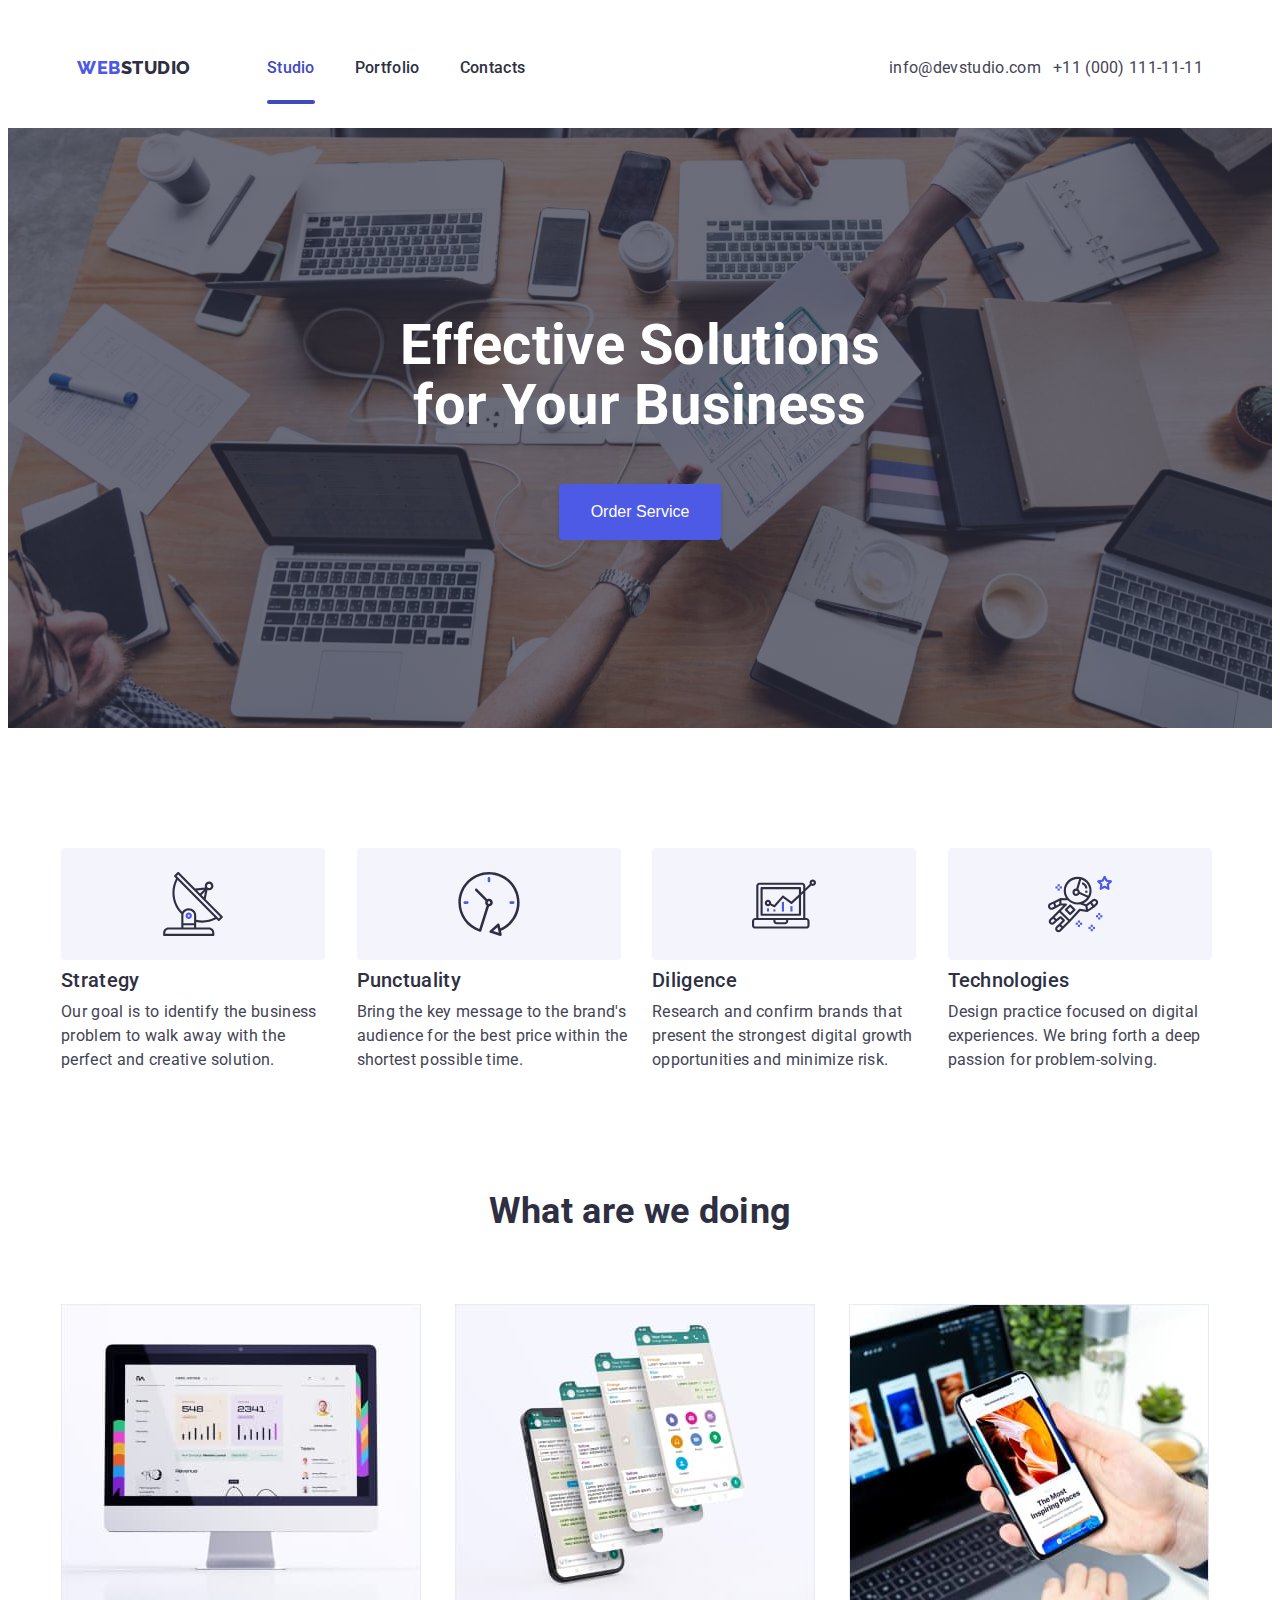
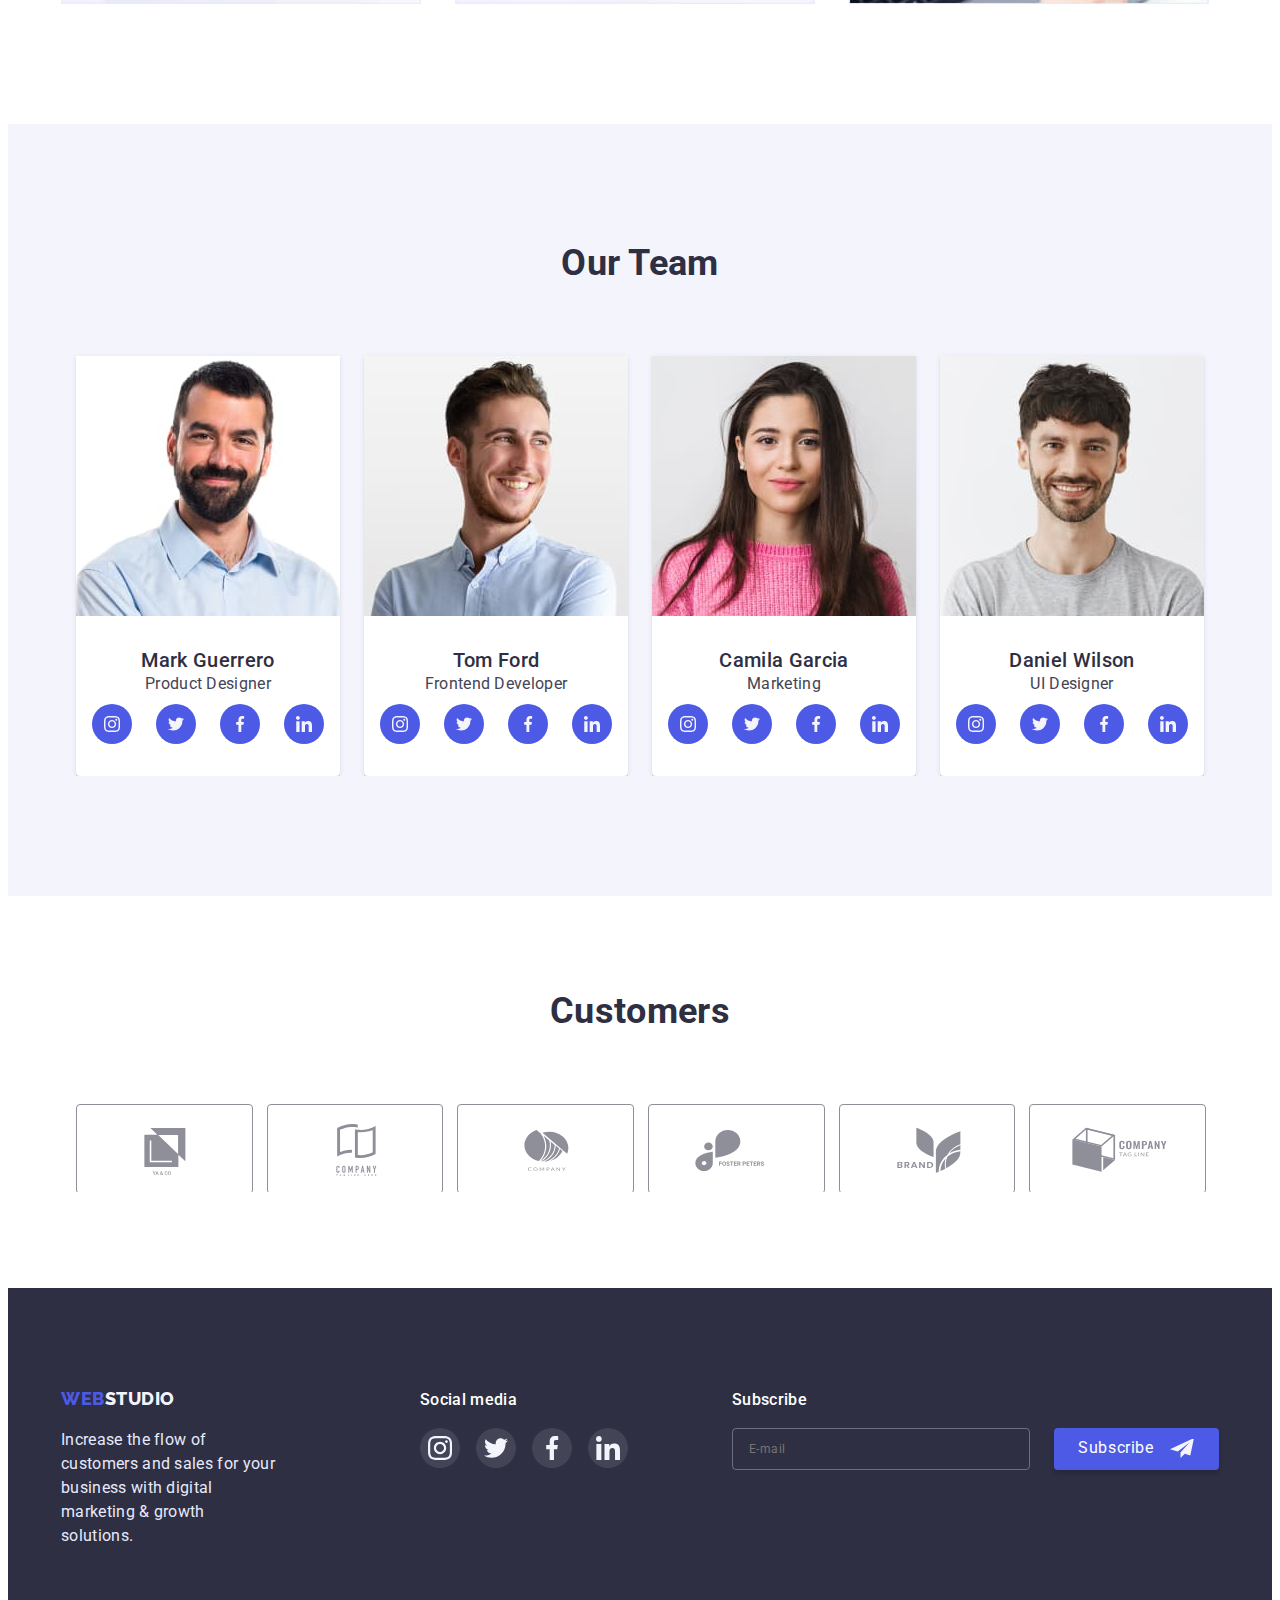
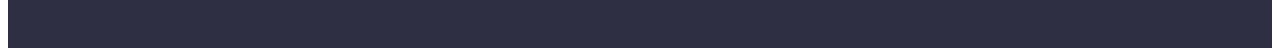
==== commit dd3ffb7b: "hw7 v1" ====
--- a/index.html
+++ b/index.html
@@ -498,8 +498,8 @@
     <!-- mobile menu -->
     <div class="menu-container js-menu-container" id="mobile-menu">
       <button class="menu-toggle js-close-menu">
-        <svg class="mobile-icon-close">
-          <use href="./images/icons.svg#icon-close"></use>
+        <svg class="icon-close-btn">
+          <use href="./images/icons.svg#icon-close-btn"></use>
         </svg>
       </button>
       <div class="mobile-nav">
--- a/css/styles.css
+++ b/css/styles.css
@@ -63,24 +63,19 @@
 }
 @media screen and (min-width: 428px) {
   .section {
-    /* padding-bottom: 96px; */
     padding-top: 96px;
-    /* padding-top: 120px; */
   }
 }
 @media screen and (min-width: 1200px) {
   .section {
-    /* padding-bottom: 96px; */
     padding-top: 120px;
-    /* padding-top: 120px; */
-  }
-}
-
+  }
+}
 .container {
   width: 100%;
   max-width: 1158px;
   margin: 0 auto;
-  /* padding: 0 15px; */
+  padding: 0 15px;
 }
 @media screen and (min-width: 428px) {
   .container {
@@ -91,9 +86,6 @@
   .container {
     width: 768px;
   }
-  /* .footer-container {
-    width: 552px;
-  } */
 }
 @media screen and (min-width: 1200px) {
   .container {
@@ -101,7 +93,6 @@
     max-width: 1158px;
   }
 }
-
 .logo-header {
   color: var(--color-secondary);
   font-family: 'Raleway';
@@ -109,7 +100,6 @@
   font-size: 18px;
   line-height: 1.33;
   letter-spacing: 0.03em;
-  /* margin-right: 76px; */
   text-transform: uppercase;
 }
 .logo-header > span {
@@ -210,46 +200,36 @@
     display: flex;
     margin-left: 76px;
   }
-
   .header-list .nav-item:not(:last-child) {
     margin-right: 40px;
   }
-
   .header-list .nav-item {
     display: block;
     padding-top: 24px;
     padding-bottom: 24px;
-
     color: var(--color-secondary);
     font-weight: 500;
     font-size: 16px;
     line-height: 1.5;
     letter-spacing: 0.02em;
-    transition-property: color;
-    transition-duration: 250ms;
-    transition-timing-function: cubic-bezier(0.4, 0, 0.2, 1);
-  }
-
+    transition: color 250ms cubic-bezier(0.4, 0, 0.2, 1);
+  }
   .header-list .nav-item:hover,
   .header-list .nav-item:focus {
     color: var(--color-accent);
   }
-
   .header-list .current {
     position: relative;
     color: var(--color-accent);
   }
-
   .header-list .current::after {
     content: '';
-
     position: absolute;
     bottom: 0;
     left: 0;
-
     width: 100%;
     height: 4px;
-    background-color: var(--secondary-accent-color);
+    background-color: var(--color-accent);
     border-radius: 2px;
   }
 
@@ -324,14 +304,11 @@
     background-size: cover;
   }
 }
-
 @media (min-width: 768px) and (max-width: 1199px) {
   .hero {
     background: linear-gradient(to right, rgba(46, 47, 66, 0.7), rgba(46, 47, 66, 0.7)),
       url(../images/tablet-bg-img.jpg);
     background-position: center;
-    /* background-repeat: no-repeat;
-            background-size: cover; */
     max-width: 768px;
     max-height: 436px;
     padding-top: 112px;
@@ -377,8 +354,6 @@
   }
 }
 .page-title {
-  /* max-width: 496px; */
-  /* margin: 0 auto 48px; */
   font-weight: 700;
   font-size: 36px;
   line-height: 1.07;
@@ -394,7 +369,6 @@
     max-width: 318px;
   }
 }
-
 @media screen and (min-width: 768px) {
   .page-title {
     width: 496px;
@@ -402,7 +376,6 @@
     margin-bottom: 40px;
   }
 }
-
 @media screen and (min-width: 1200px) {
   .page-title {
     text-align: center;
@@ -421,8 +394,6 @@
 }
 /* h3 */
 .list-itm-title {
-  /* margin-bottom: 8px;
-  padding-top: 8px; */
   font-weight: 500;
   font-size: 20px;
   line-height: 1.2;
@@ -430,25 +401,17 @@
 }
 
 .order-btn {
-  /* display: block; */
   color: var(--color-button-sec);
   background-color: var(--color-button);
   font-size: 16px;
   line-height: 1.5;
   font-weight: 500;
-  /* margin-left: auto;
-  margin-right: auto; */
   padding: 16px 32px;
   border: none;
   border-radius: 4px;
   box-shadow: 0px 4px 4px rgba(0, 0, 0, 0.15);
   transition: background-color 250ms cubic-bezier(0.4, 0, 0.2, 1);
 }
-/* .order-btn-text {
-  display: inline-block;
-  width: 105px;
-  background-color: inherit;
-} */
 .order-btn:hover,
 .order-btn:focus {
   background-color: var(--color-accent);
@@ -475,7 +438,6 @@
     margin-left: auto;
   }
 }
-
 @media screen and (max-width: 1999px) {
   .about-icon-container {
     display: none;
@@ -516,7 +478,6 @@
     width: 64px;
     height: 64px;
   }
-
   .about-list-title {
     margin-bottom: 8px;
     padding-top: 8px;
@@ -526,47 +487,10 @@
     color: var(--color-secondary);
   }
 }
-/* 
-.about-icon {
-  fill: currentColor;
-  display: inline-block;
-  width: 64px;
-  height: 64px;
-}
-
-.about-list {
-  display: flex;
-  gap: 24px;
-}
-.list-itm-title {
-  flex-basis: calc((100% - 3 * 24px) / 4);
-}
-.about-icon-container {
-  display: flex;
-  justify-content: center;
-  align-items: center;
-  width: 264px;
-  height: 112px;
-  border-radius: 4px;
-  background-color: var(--bckground-second);
-}
-.about-icon {
-  width: 64px;
-  height: 64px;
-}
-.list-itm-title {
-  margin-bottom: 8px;
-  padding-top: 8px;
-  font-weight: 500;
-  font-size: 20px;
-  line-height: 1.2;
-  color: var(--color-secondary);
-} */
 .list-can-we-do {
   display: flex;
   gap: 24px;
   padding-bottom: 120px;
-  /* border: 1px solid var(--bcg-button); */
 }
 .list-can-we-item {
   flex-basis: calc((100% - 2 * 24px) / 3);
@@ -581,27 +505,48 @@
 }
 /* Team Section */
 .team-section {
-  padding-bottom: 110px;
   background-color: var(--bckground-second);
   text-align: center;
 }
-.our-team-list {
-  display: flex;
-  gap: 24px;
-}
 .team-list-item {
   background-color: var(--bckground-primery);
-  flex-basis: calc((100% - 3 * 24px) / 4);
   box-shadow: 0px 1px 6px var(--shadow-first), 0px 1px 1px var(--shadow-second),
     0px 2px 1px var(--shadow-first);
   border-radius: 0px 0px 4px 4px;
   overflow: hidden;
 }
-/* .team-list-item .img {
-  object-fit: cover;
-} */
 .team-item-name {
   padding: 32px 16px;
+}
+@media screen and (max-width: 767px) {
+  .team-section {
+    padding: 96px 82px;
+  }
+  .our-team-list {
+    display: inline-block;
+  }
+  .team-list-item {
+    margin: 0 auto;
+  }
+  .team-list-item:not(:last-child) {
+    margin-bottom: 72px;
+  }
+}
+@media screen and (min-width: 767px) {
+  .team-section {
+    padding-bottom: 96px;
+  }
+  .our-team-list {
+    display: flex;
+    flex-wrap: wrap;
+    justify-content: center;
+    gap: 64px 24px;
+  }
+}
+@media screen and (min-width: 1200px) {
+  .team-section {
+    padding-bottom: 120px;
+  }
 }
 .team-social-list {
   display: flex;
@@ -635,20 +580,21 @@
 }
 /* Customer */
 .customer-section {
-  padding-top: 130px;
-  padding-bottom: 120px;
+  padding: 96px 16px;
+  margin: 0 auto;
 }
 .customer-list {
   display: flex;
-  gap: 24px;
+  flex-wrap: wrap;
+  gap: 72px 16px;
+  justify-content: center;
 }
 .customer-item {
   display: block;
-  flex-basis: calc((100% - 5 * 24px) / 6);
+  flex-basis: calc((100% - 16px) / 2);
   height: 88px;
   color: var(--color-customer-prime);
 }
-
 .customer-icon-container {
   display: flex;
   height: 100%;
@@ -666,10 +612,25 @@
   height: 56px;
   fill: currentColor;
 }
-
 .customer-icon-container:hover,
 .customer-icon-container:focus {
   color: var(--color-accent);
+}
+@media screen and (min-width: 768px) {
+  .customer-section .container {
+    width: 552px;
+  }
+  .customer-item {
+    flex-basis: calc((100% - 2 * 24px) / 3);
+  }
+}
+@media screen and (min-width: 1200px) {
+  .customer-section .container {
+    width: 1128px;
+  }
+  .customer-list {
+    flex-wrap: nowrap;
+  }
 }
 
 /* Footer */
@@ -712,7 +673,6 @@
   color: var(--bckground-primery);
   margin-bottom: 16px;
 }
-
 .footer-social-list {
   display: flex;
   justify-content: center;
@@ -742,7 +702,6 @@
 .footer-social-link:focus {
   background-color: #31d0aa;
 }
-
 @media screen and (max-width: 767px) {
   .footer-flex {
     flex-direction: column;
@@ -815,7 +774,6 @@
   flex-direction: column;
   gap: 16px;
 }
-
 .footer-input {
   padding: 8px 16px;
   color: var(--bckground-primery);
@@ -849,13 +807,11 @@
 .subscribe-btn:focus {
   background-color: var(--color-accent);
 }
-
 @media screen and (max-width: 480px) {
   .footer-input {
     width: 100%;
     max-width: 396px;
   }
-  /*  */
 }
 @media screen and (min-width: 480px) and (max-width: 767px) {
   .footer-input {
@@ -921,7 +877,6 @@
   box-shadow: 0px 3px 1px rgba(0, 0, 0, 0.1), 0px 2px 1px rgba(0, 0, 0, 0.08),
     0px 2px 2px rgba(0, 0, 0, 0.12);
 }
-
 /* /Filter botton */
 /* Projects list */
 .project-list {
@@ -1033,9 +988,6 @@
   background-color: var(--color-accent);
   color: var(--color-button-sec);
 }
-/* .form-container {
-  margin-bottom: 16px;
-} */
 .modal-title {
   margin-bottom: 16px;
   text-align: center;
@@ -1141,3 +1093,132 @@
 .link-policy {
   color: var(--color-button);
 }
+
+/* MOBILE MENU */
+.menu-container {
+  position: fixed;
+  top: 0;
+  left: 0;
+  width: 100%;
+  height: 100%;
+  padding: 80px 50px 40px 40px;
+  background-color: var(--bckground-primery);
+  z-index: 2;
+  transform: translateX(100%);
+  transition: transform 250ms cubic-bezier(0.4, 0, 0.2, 1);
+  overflow-y: hidden;
+  overflow-x: hidden;
+}
+.menu-container.is-open {
+  transform: translateX(0);
+}
+.menu-toggle.js-close-menu {
+  position: absolute;
+  top: 40px;
+  right: 40px;
+  width: 24px;
+  height: 24px;
+  background-color: inherit;
+  color: #000;
+  border: 1px solid rgba(0, 0, 0, 0.1);
+  border-radius: 50%;
+  margin: 0;
+  cursor: pointer;
+  transition: color 250ms cubic-bezier(0.4, 0, 0.2, 1);
+  transition: background-color 250ms cubic-bezier(0.4, 0, 0.2, 1);
+}
+.menu-toggle.js-close-menu:hover,
+.menu-toggle.js-close-menu:focus {
+  background-color: var(--color-accent);
+  color: var(--color-button-sec);
+}
+.mobile-icon-close {
+  display: block;
+  width: 8px;
+  height: 8px;
+  fill: currentColor;
+  margin: 0;
+  position: absolute;
+  top: 50%;
+  left: 50%;
+  transform: translate(-50%, -50%);
+}
+.mobile-nav {
+  width: 100%;
+  height: 100%;
+  max-width: 428px;
+  max-height: 796px;
+  margin-left: auto;
+  margin-right: auto;
+  display: flex;
+  flex-direction: column;
+  justify-content: space-evenly;
+}
+.mobile-menu-contacts {
+  margin-top: auto;
+}
+.mobile-menu .item:not(:last-child) {
+  margin-bottom: 40px;
+}
+.mobile-menu .link {
+  display: block;
+
+  color: var(--color-secondary);
+  font-weight: 500;
+  font-size: 36px;
+  font-weight: 700;
+  line-height: 1.5;
+  letter-spacing: 0.02em;
+  transition: color 250ms cubic-bezier(0.4, 0, 0.2, 1);
+}
+
+.mobile-menu .link:hover,
+.mobile-menu .link:focus {
+  color: var(--color-accent);
+}
+.mobile-auth-nav {
+  margin-bottom: 48px;
+}
+.mobile-auth-nav .link {
+  color: var(--color-primary);
+  transition: color 250ms cubic-bezier(0.4, 0, 0.2, 1);
+  font-size: 20px;
+}
+.mobile-auth-nav .link:hover,
+.mobile-auth-nav .link:focus {
+  color: var(--color-button);
+}
+.mobile-auth-nav .item {
+  margin-bottom: 40px;
+}
+.tel.link {
+  font-size: 36px;
+  font-weight: 600px;
+}
+
+.soc-med-list {
+  display: flex;
+  flex-wrap: wrap;
+  gap: 56px;
+}
+
+.soc-med-link {
+  width: 40px;
+  height: 40px;
+  display: flex;
+  align-items: center;
+  background-color: var(--color-button);
+  color: var(--bckground-primery);
+  border-radius: 50%;
+  padding: 8px;
+  transition: background-color 250ms cubic-bezier(0.4, 0, 0.2, 1);
+}
+.soc-med-link:hover,
+.soc-med-link:focus {
+  background-color: var(--color-accent);
+}
+.soc-med-icon {
+  width: 24px;
+  height: 24px;
+  fill: currentColor;
+}
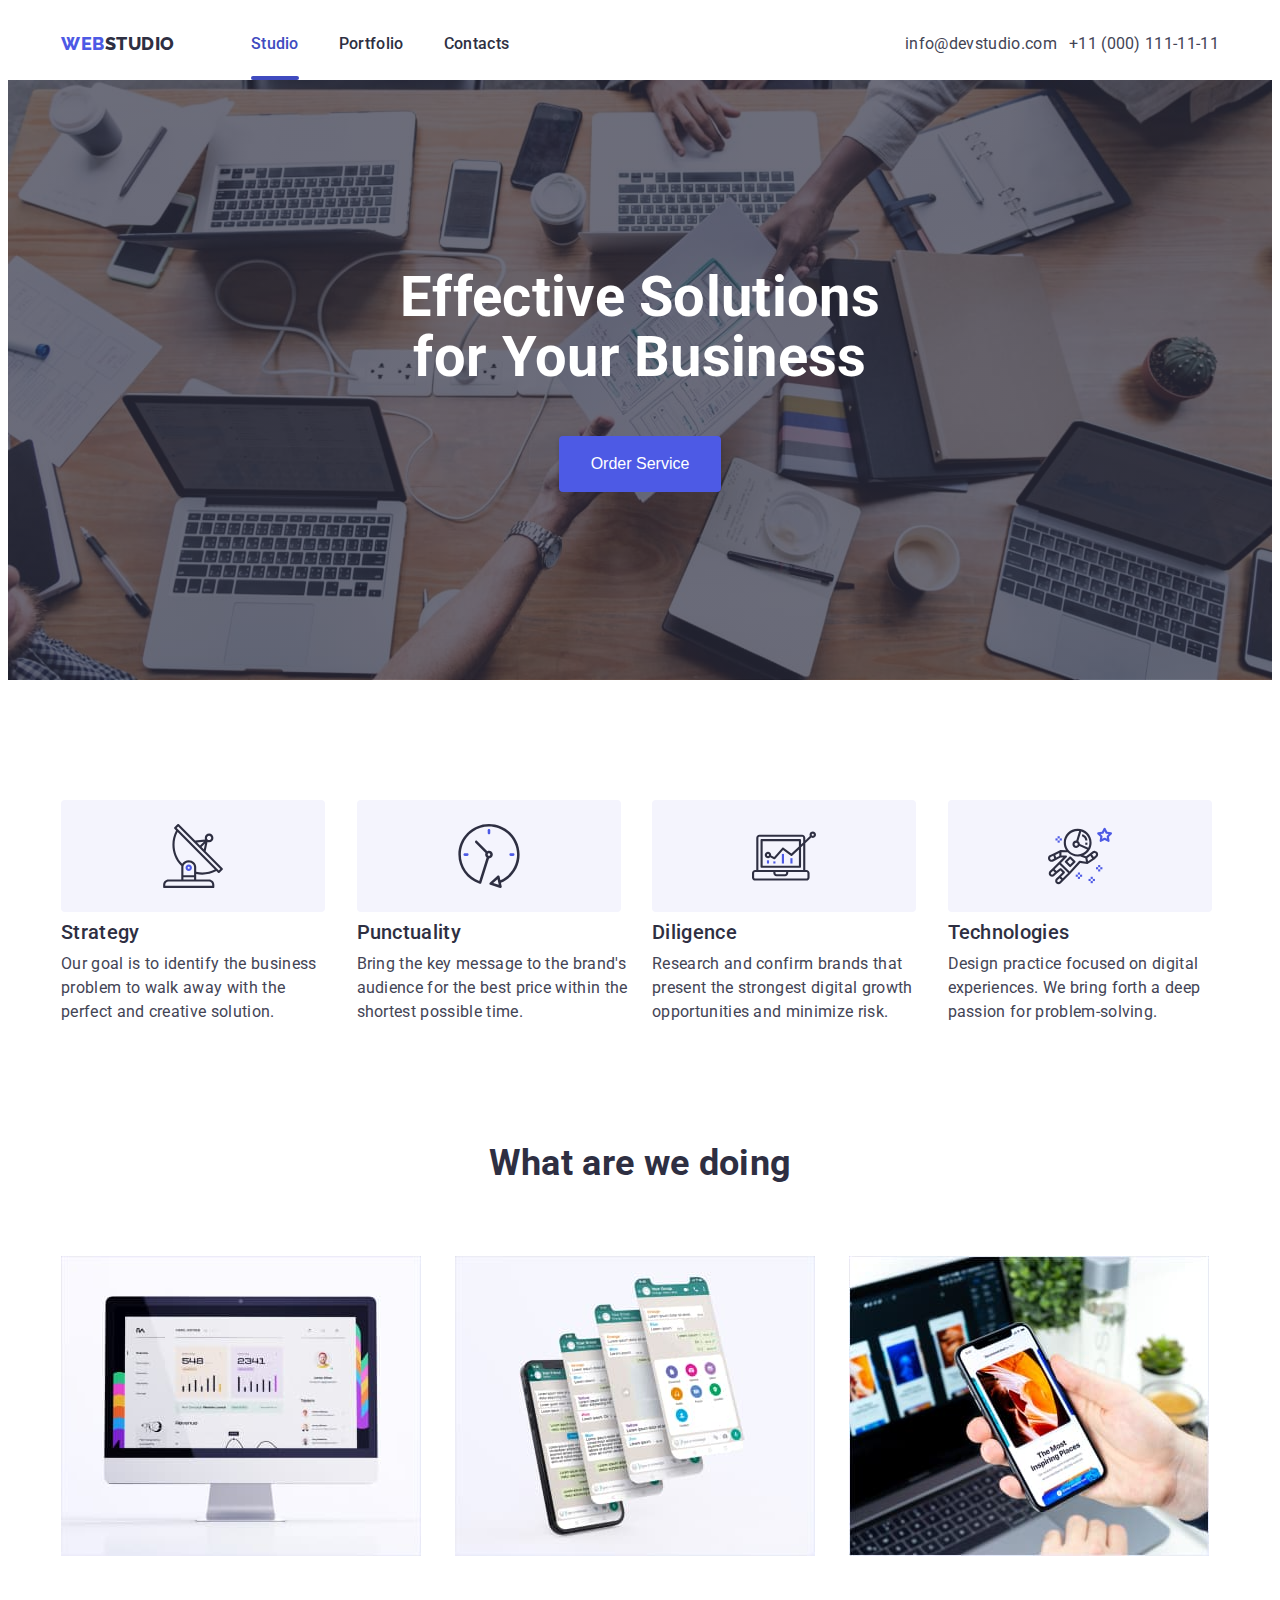
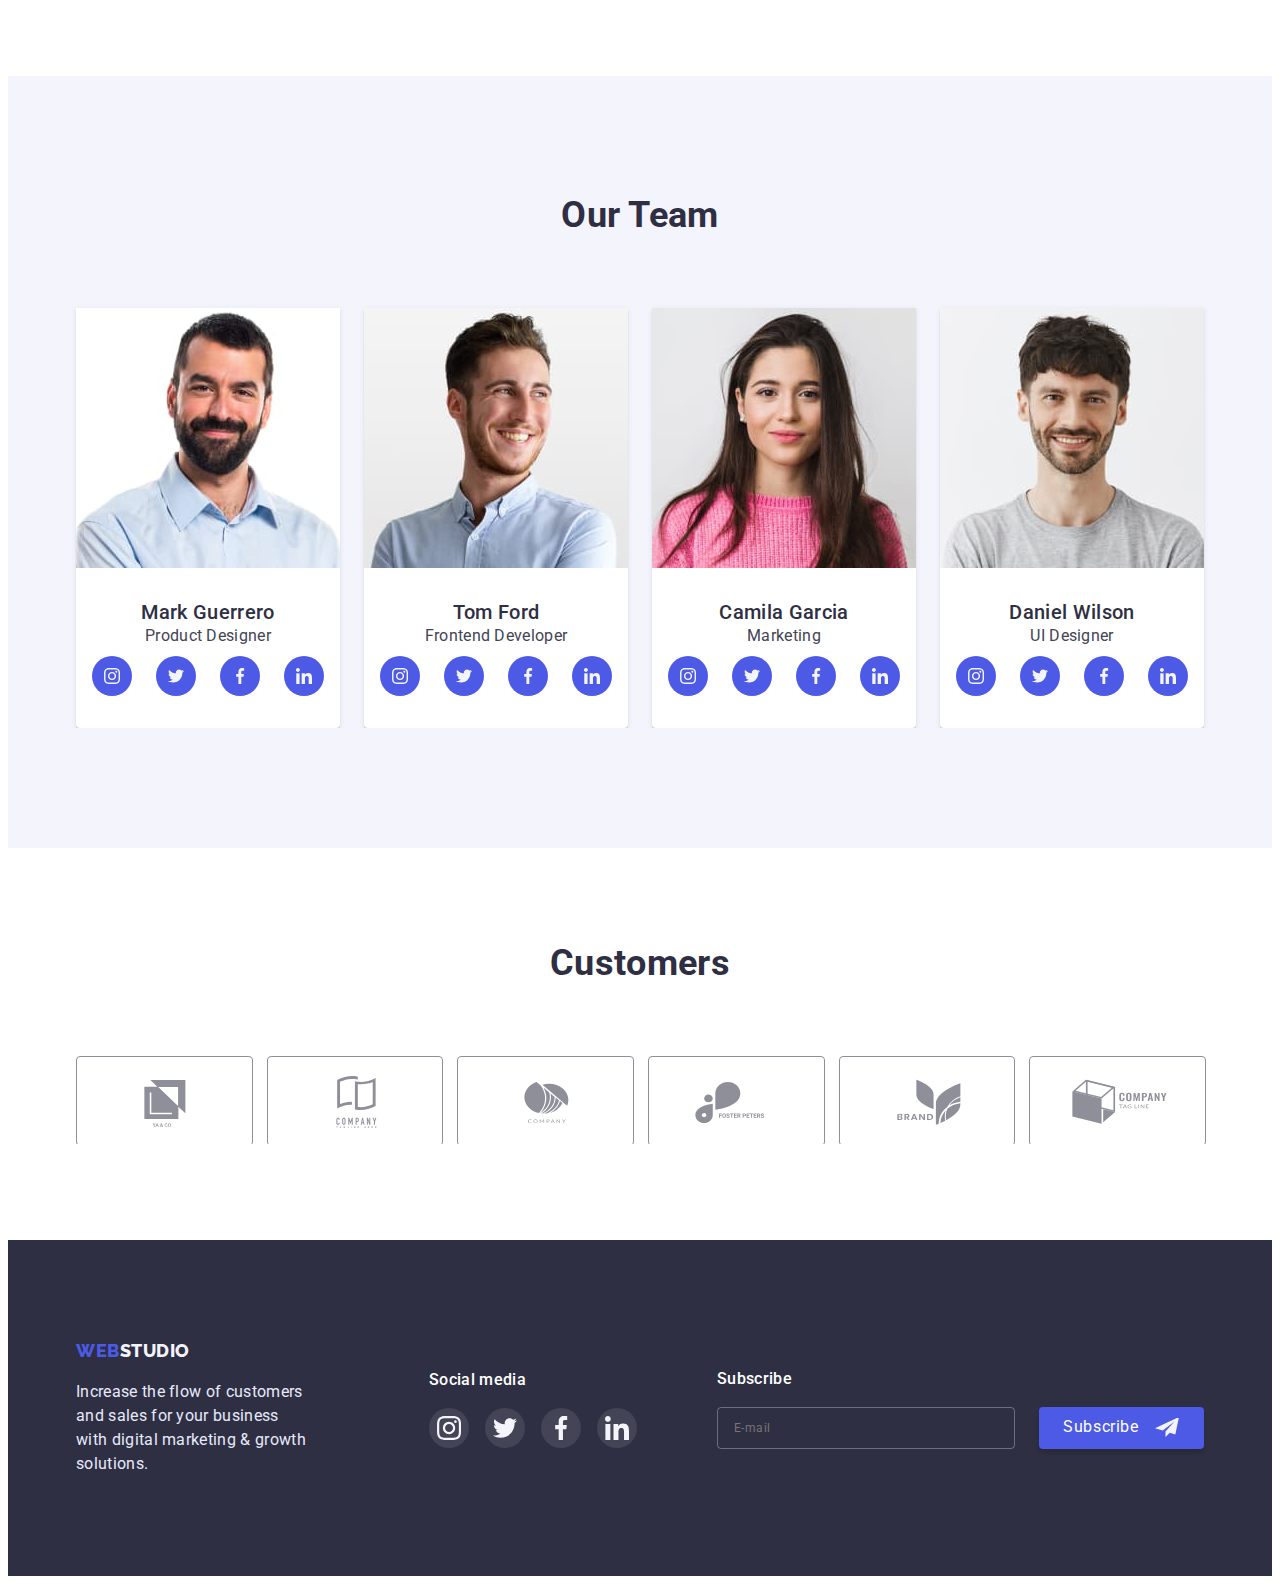
==== commit 08ce829e: "hw7 v2.1" ====
--- a/index.html
+++ b/index.html
@@ -143,7 +143,7 @@
             </li>
             <li class="list-can-we-item">
               <img
-                srcset="./images/mobile.jpg 1x, ./images/mobile@2x.jpg"
+                srcset="./images/mobile.jpg 1x, ./images/mobile@2x.jpg 2x"
                 src="./images/mobile.jpg"
                 width="360"
                 height="300"
@@ -244,7 +244,7 @@
             </li>
             <li class="team-list-item">
               <img
-                srcset="./images/camila.jpg 1x, ./images/camila@2x.jpg"
+                srcset="./images/camila.jpg 1x, ./images/camila@2x.jpg 2x"
                 src="./images/camila.jpg"
                 width="264"
                 height="260"
@@ -286,7 +286,13 @@
               </div>
             </li>
             <li class="team-list-item">
-              <img src="./images/daniel.jpg" width="264" height="260" alt="Daniel" />
+              <img
+                srcset="./images/daniel.jpg 1x, ./images/daniel@2x.jpg 2x"
+                src="./images/daniel.jpg"
+                width="264"
+                height="260"
+                alt="Daniel"
+              />
               <div class="team-item-name">
                 <h3 class="list-itm-title">Daniel Wilson</h3>
                 <p>UI Designer</p>
@@ -504,15 +510,21 @@
       </button>
       <div class="mobile-nav">
         <ul class="mobile-menu list">
-          <li class="item"><a href="./index.html" class="link">Studio</a></li>
-          <li class="item"><a href="./portfolio.html" class="link">Portfolio</a></li>
-          <li class="item"><a href="" class="link">Contacts</a></li>
+          <li class="item"><a href="./index.html" class="mobile-menu-link link">Studio</a></li>
+          <li class="item">
+            <a href="./portfolio.html" class="mobile-menu-link link" link>Portfolio</a>
+          </li>
+          <li class="item"><a href="" class="mobile-menu-link link current">Contacts</a></li>
         </ul>
+      </div>
+      <div class="mobile-menu-contacts">
         <ul class="mobile-auth-nav list">
           <li class="item">
+            <a href="tel:+110001111111" class="tel modal-tel link current">+11 (000) 111-11-11</a>
+          </li>
+          <li class="item">
             <a href="mailto:info@devstudio.com" class="link mail">info@devstudio.com</a>
           </li>
-          <li class="item"><a href="tel:+110001111111" class="tel link">+11 (000) 111-11-11</a></li>
         </ul>
         <ul class="list soc-med-list">
           <li class="item">
--- a/css/styles.css
+++ b/css/styles.css
@@ -21,7 +21,7 @@
   font-size: 16px;
   line-height: 1.5;
   letter-spacing: 0.02em;
-  min-height: 100vh;
+  /* min-height: 100vh; */
 }
 p,
 h1,
@@ -63,7 +63,7 @@
 }
 @media screen and (min-width: 428px) {
   .section {
-    padding-top: 96px;
+    /* padding-top: 96px; */
   }
 }
 @media screen and (min-width: 1200px) {
@@ -72,24 +72,21 @@
   }
 }
 .container {
-  width: 100%;
-  max-width: 1158px;
   margin: 0 auto;
   padding: 0 15px;
 }
 @media screen and (min-width: 428px) {
   .container {
-    width: 396px;
+    max-width: 396px;
   }
 }
 @media screen and (min-width: 768px) {
   .container {
-    width: 768px;
+    max-width: 768px;
   }
 }
 @media screen and (min-width: 1200px) {
   .container {
-    width: 100%;
     max-width: 1158px;
   }
 }
@@ -182,9 +179,6 @@
   }
 }
 @media screen and (min-width: 768px) {
-  .header-container {
-    padding: 24px 16px;
-  }
   .menu-toggle {
     display: none;
   }
@@ -284,13 +278,8 @@
   margin: auto;
   padding: 112px 0;
   width: 100%;
-  max-width: 428px;
-  max-height: 432px;
   background-image: linear-gradient(rgba(46, 47, 66, 0.7), rgba(46, 47, 66, 0.7)),
     url('../images/mobile-bg-img.jpg');
-  background-repeat: no-repeat;
-  background-size: cover;
-  background-position: center;
 }
 @media (min-device-pixel-ratio: 2),
   (-webkit-min-device-pixel-ratio: 2),
@@ -299,16 +288,12 @@
   .hero {
     background: linear-gradient(to right, rgba(46, 47, 66, 0.7), rgba(46, 47, 66, 0.7)),
       url(../images/mobile-bg-img@2x.jpg);
-    background-position: center;
-    background-repeat: no-repeat;
-    background-size: cover;
   }
 }
 @media (min-width: 768px) and (max-width: 1199px) {
   .hero {
     background: linear-gradient(to right, rgba(46, 47, 66, 0.7), rgba(46, 47, 66, 0.7)),
       url(../images/tablet-bg-img.jpg);
-    background-position: center;
     max-width: 768px;
     max-height: 436px;
     padding-top: 112px;
@@ -322,22 +307,18 @@
   .hero {
     background: linear-gradient(to right, rgba(46, 47, 66, 0.7), rgba(46, 47, 66, 0.7)),
       url(../images/tablet-bg-img@2x.jpg);
-    background-position: center;
-    background-repeat: no-repeat;
-    background-size: cover;
   }
 }
 @media (min-width: 1200px) {
   .hero {
     background: linear-gradient(to right, rgba(46, 47, 66, 0.7), rgba(46, 47, 66, 0.7)),
       url(../images/people-office.jpg);
-    /* background-position: center;
-        background-repeat: no-repeat; */
-    background-size: cover;
     max-width: 1440px;
-    max-height: 600px;
     padding-top: 188px;
     padding-bottom: 188px;
+    background-repeat: no-repeat;
+    background-size: cover;
+    background-position: center;
   }
 }
 
@@ -348,9 +329,12 @@
   .hero {
     background: linear-gradient(to right, rgba(46, 47, 66, 0.7), rgba(46, 47, 66, 0.7)),
       url(../images/people-office@2x.jpg);
-    background-position: center;
+    max-width: 1440px;
+    padding-top: 188px;
+    padding-bottom: 188px;
     background-repeat: no-repeat;
     background-size: cover;
+    background-position: center;
   }
 }
 .page-title {
@@ -426,6 +410,7 @@
 }
 @media screen and (max-width: 767px) {
   .about-list {
+    padding-top: 96px;
     padding-right: 16px;
     padding-left: 16px;
   }
@@ -520,7 +505,7 @@
 }
 @media screen and (max-width: 767px) {
   .team-section {
-    padding: 96px 82px;
+    padding: 96px 0;
   }
   .our-team-list {
     display: inline-block;
@@ -707,6 +692,7 @@
     flex-direction: column;
     gap: 72px;
     justify-content: center;
+    align-items: center;
   }
   .container .footer-info {
     width: 268px;
@@ -729,9 +715,13 @@
   }
 }
 @media screen and (min-width: 768px) {
+  .footer .container {
+    max-width: 558px;
+  }
   .footer-flex {
     flex-wrap: wrap;
     justify-content: left;
+    align-items: center;
   }
   .footer-info {
     width: 264px;
@@ -743,6 +733,9 @@
   }
 }
 @media screen and (min-width: 1200px) {
+  .footer .container {
+    max-width: 1128px;
+  }
   .footer {
     padding-top: 100px;
     padding-bottom: 100px;
@@ -752,6 +745,7 @@
     flex-wrap: nowrap;
     flex-direction: row;
     justify-content: center;
+    gap: 0;
   }
   .footer-info {
     width: 264px;
@@ -850,9 +844,10 @@
 }
 .filter-list {
   display: flex;
+  flex-wrap: wrap;
   align-items: center;
   justify-content: center;
-  margin-bottom: 72px;
+  margin-bottom: 48px;
   gap: 24px;
 }
 .filter-btn {
@@ -1144,25 +1139,20 @@
   transform: translate(-50%, -50%);
 }
 .mobile-nav {
-  width: 100%;
-  height: 100%;
-  max-width: 428px;
-  max-height: 796px;
-  margin-left: auto;
+  /* margin-left: auto;
   margin-right: auto;
   display: flex;
   flex-direction: column;
-  justify-content: space-evenly;
-}
-.mobile-menu-contacts {
-  margin-top: auto;
+  justify-content: space-evenly; */
 }
 .mobile-menu .item:not(:last-child) {
   margin-bottom: 40px;
 }
-.mobile-menu .link {
+.mobile-nav {
+  color: var(--color-secondary);
+}
+.mobile-menu-link {
   display: block;
-
   color: var(--color-secondary);
   font-weight: 500;
   font-size: 36px;
@@ -1171,18 +1161,27 @@
   letter-spacing: 0.02em;
   transition: color 250ms cubic-bezier(0.4, 0, 0.2, 1);
 }
-
+.mobile-menu .current .link {
+  color: #4d5ae5;
+}
 .mobile-menu .link:hover,
 .mobile-menu .link:focus {
   color: var(--color-accent);
 }
+.mobile-menu-contacts {
+  position: absolute;
+  left: 40px;
+  bottom: 40px;
+}
 .mobile-auth-nav {
   margin-bottom: 48px;
 }
-.mobile-auth-nav .link {
-  color: var(--color-primary);
+.mobile-auth-nav {
+  color: var(--color-secondary);
   transition: color 250ms cubic-bezier(0.4, 0, 0.2, 1);
   font-size: 20px;
+  line-height: 1.2;
+  font-weight: 500;
 }
 .mobile-auth-nav .link:hover,
 .mobile-auth-nav .link:focus {
@@ -1195,7 +1194,6 @@
   font-size: 36px;
   font-weight: 600px;
 }
-
 .soc-med-list {
   display: flex;
   flex-wrap: wrap;
